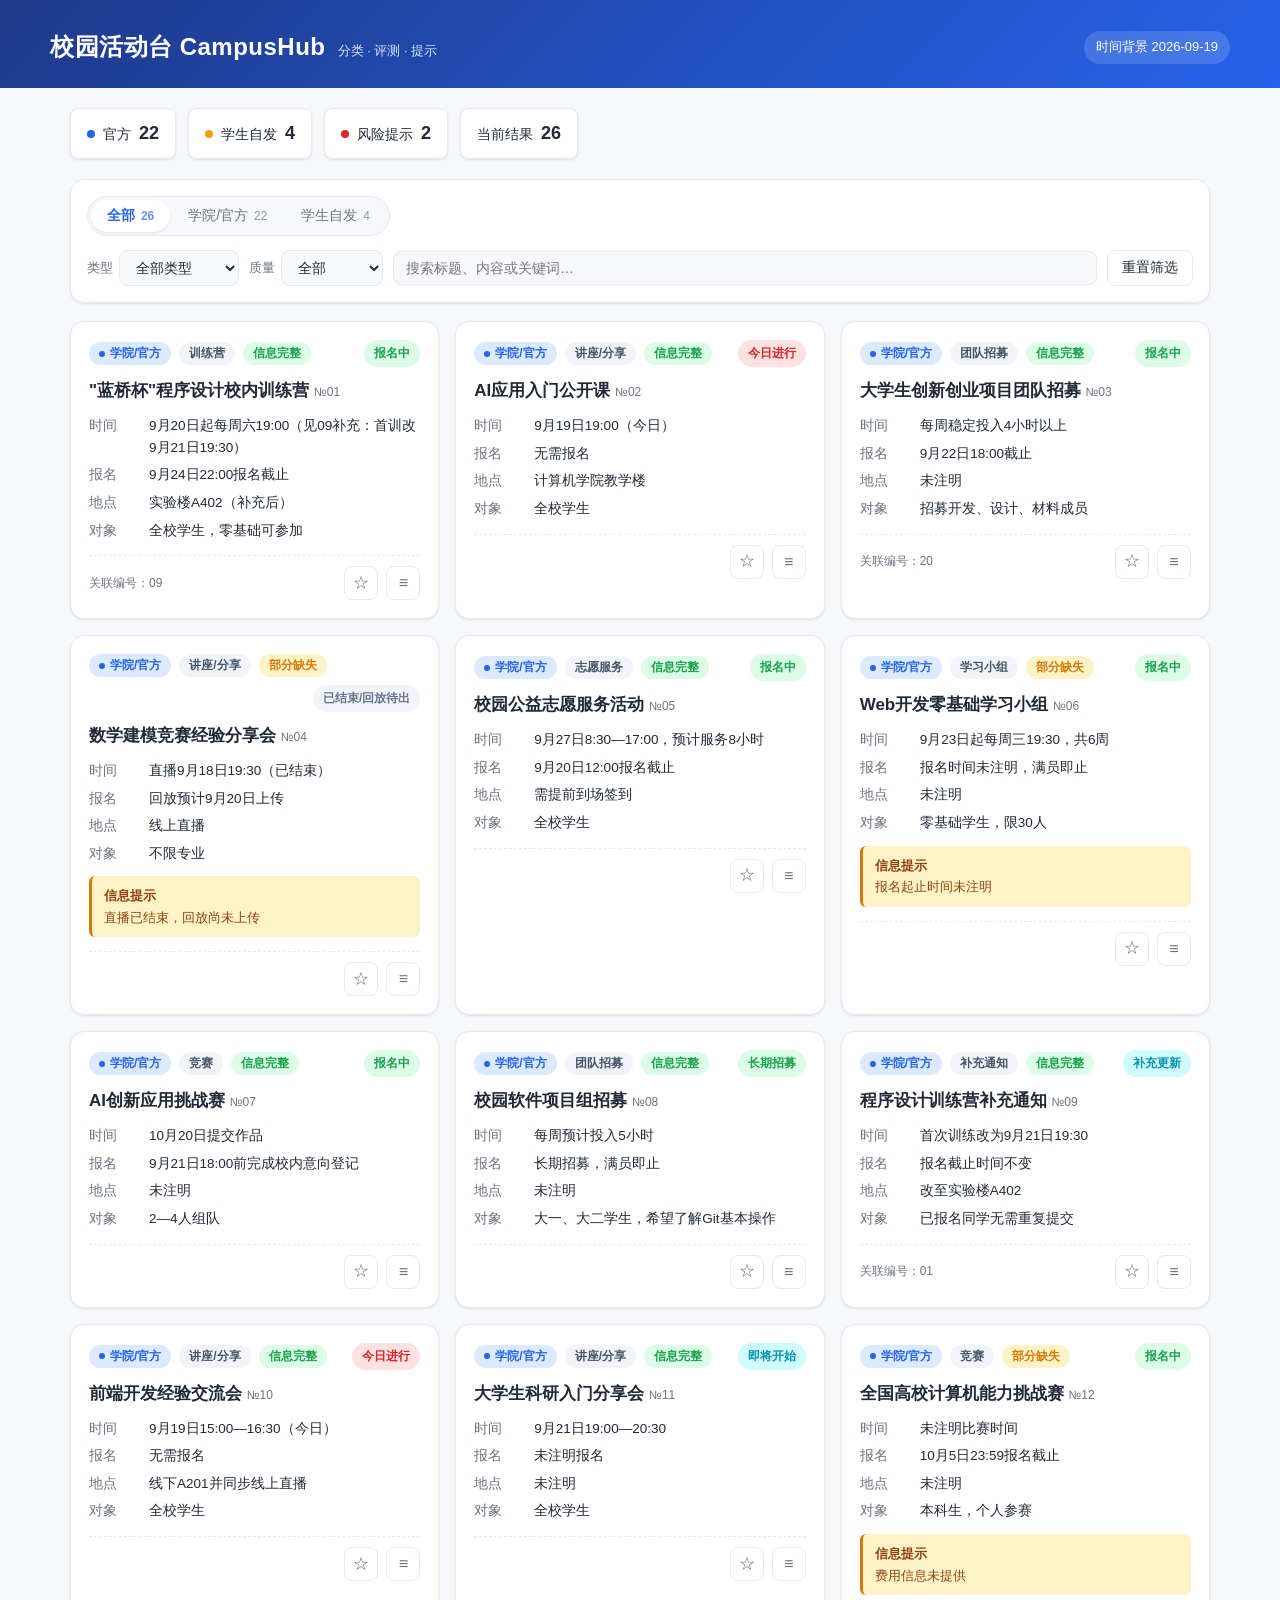
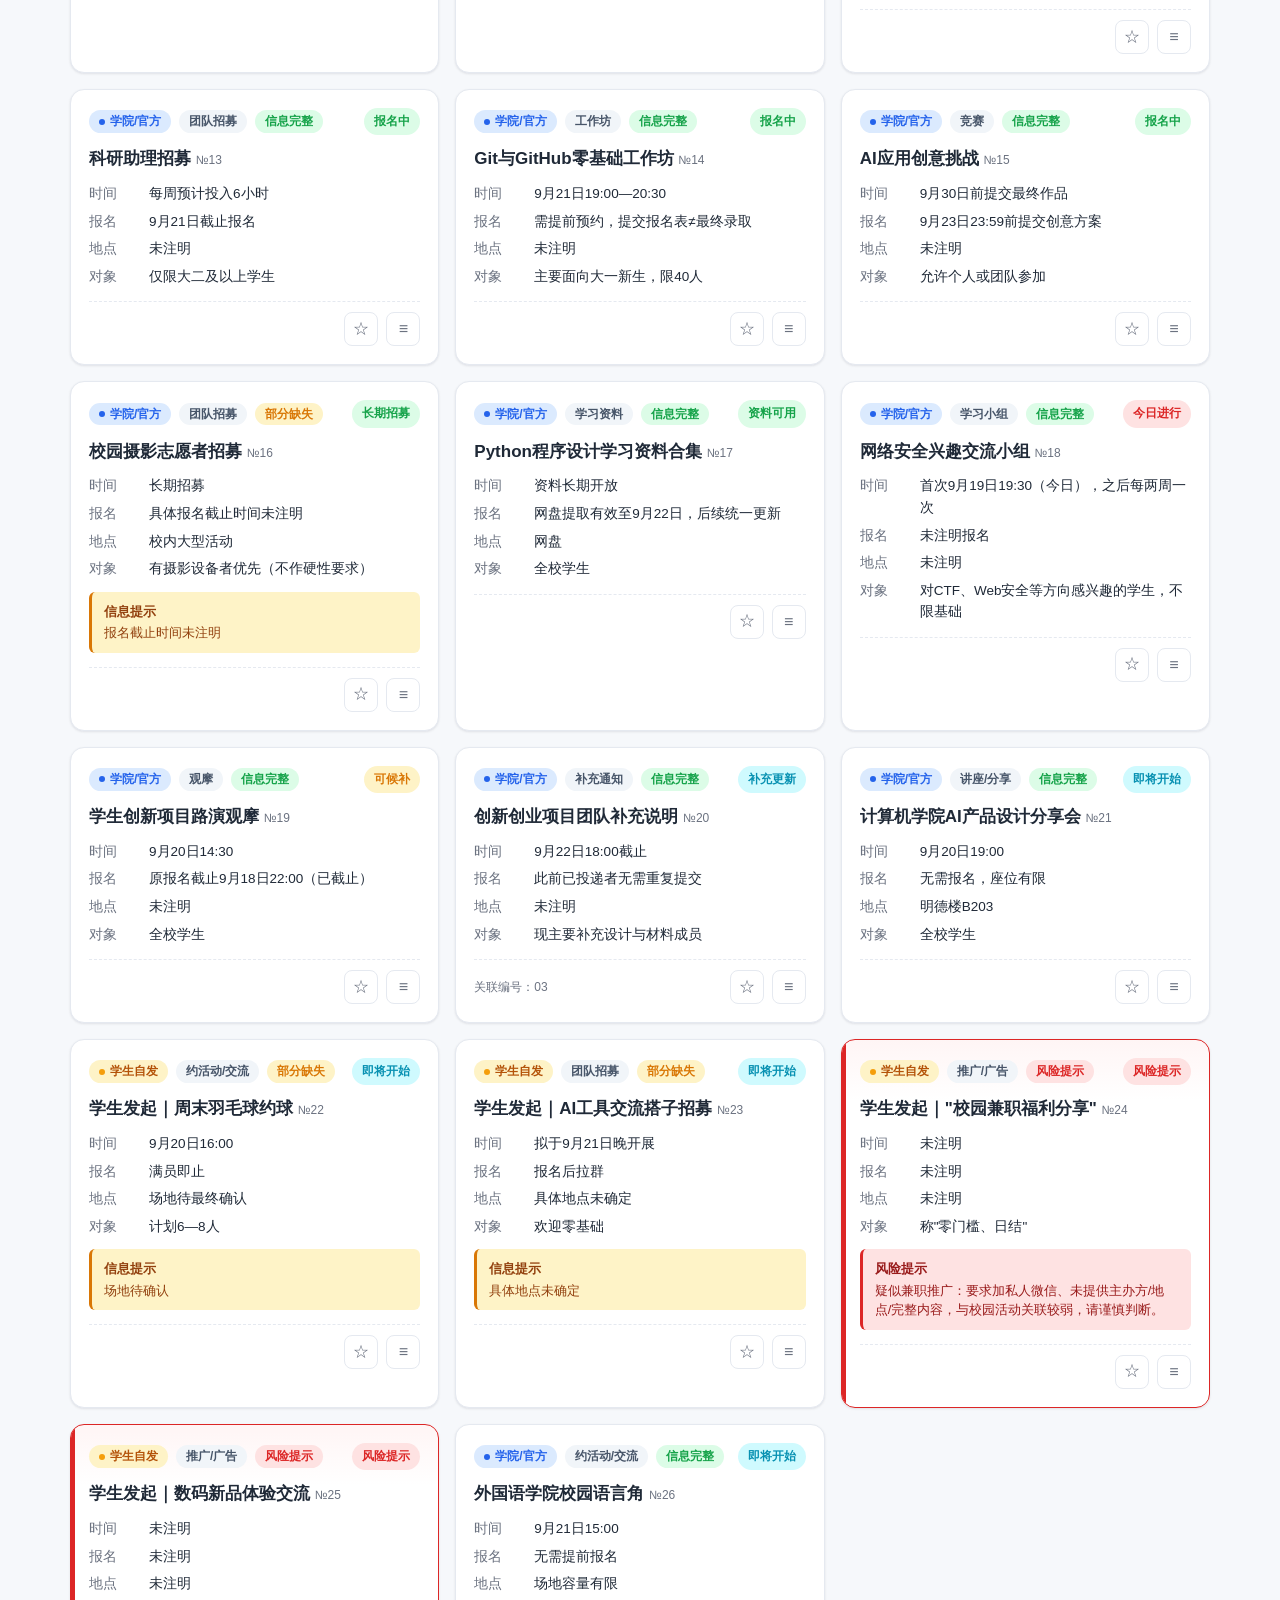
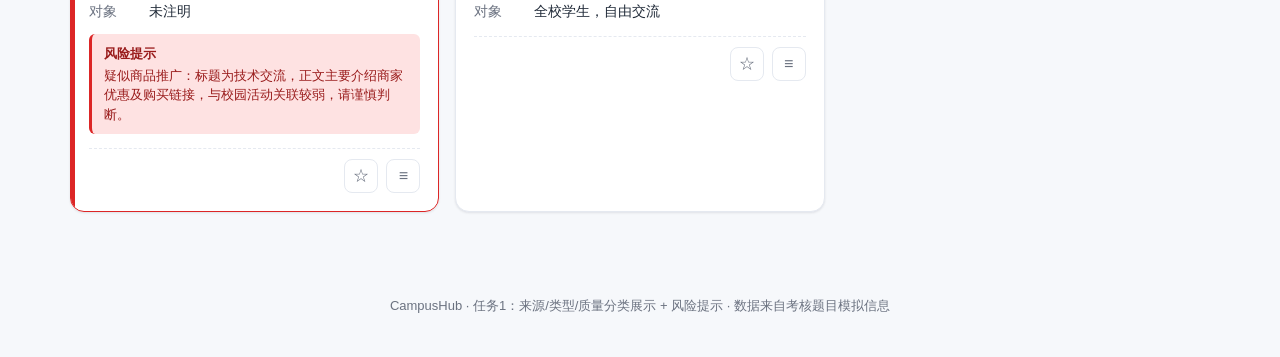
==== campus-hub/index.html @ 1695eb6b "第一个版本；信息初步分类与质量初步评估" ====
<!DOCTYPE html>
<html lang="zh-CN">
<head>
  <meta charset="UTF-8" />
  <meta name="viewport" content="width=device-width, initial-scale=1.0" />
  <title>校园活动台 CampusHub · 活动信息分类与质量提示</title>
  <meta name="description" content="面向大学生的校园活动与机会信息分类平台，区分官方与学生自发来源，识别信息质量并对广告类内容给出风险提示。" />
  <link rel="stylesheet" href="css/style.css" />
</head>
<body>
  <header class="app-header">
    <div class="wrap">
      <div class="brand">
        <h1>校园活动台 CampusHub</h1>
        <span class="tag">分类 · 评测 · 提示</span>
      </div>
      <div class="date-chip">时间背景 2026-09-19</div>
    </div>
  </header>

  <main class="container">
    <!-- 统计条 -->
    <section class="stats" id="stats"></section>

    <!-- 筛选工具栏 -->
    <section class="toolbar">
      <div class="toolbar-row">
        <div class="tab-group" id="sourceTabs">
          <button class="tab active" data-source="all">全部 <span class="count"></span></button>
          <button class="tab" data-source="official">学院/官方 <span class="count"></span></button>
          <button class="tab" data-source="student">学生自发 <span class="count"></span></button>
        </div>
      </div>
      <div class="toolbar-row">
        <div class="field">
          <label for="typeSelect">类型</label>
          <select class="select" id="typeSelect">
            <option value="all">全部类型</option>
            <option value="training">训练营</option>
            <option value="lecture">讲座/分享</option>
            <option value="recruitment">团队招募</option>
            <option value="volunteer">志愿服务</option>
            <option value="studyGroup">学习小组</option>
            <option value="competition">竞赛</option>
            <option value="workshop">工作坊</option>
            <option value="social">约活动/交流</option>
            <option value="material">学习资料</option>
            <option value="supplement">补充通知</option>
            <option value="observation">观摩</option>
            <option value="ad">推广/广告</option>
          </select>
        </div>
        <div class="field">
          <label for="qualitySelect">质量</label>
          <select class="select" id="qualitySelect">
            <option value="all">全部</option>
            <option value="complete">信息完整</option>
            <option value="partial">部分缺失</option>
            <option value="suspicious">风险提示</option>
          </select>
        </div>
        <input class="search" id="search" type="search" placeholder="搜索标题、内容或关键词…" />
        <div class="right-tools">
          <button class="btn" id="resetBtn">重置筛选</button>
        </div>
      </div>
    </section>

    <!-- 卡片网格 -->
    <section class="grid" id="grid"></section>
  </main>

  <!-- 详情弹层 -->
  <div class="modal-mask" id="modalMask">
    <div class="modal" role="dialog" aria-modal="true">
      <div id="modalBody"></div>
    </div>
  </div>

  <footer class="app-footer">
    CampusHub · 任务1：来源/类型/质量分类展示 + 风险提示 · 数据来自考核题目模拟信息
  </footer>

  <script src="js/data.js"></script>
  <script src="js/app.js"></script>
</body>
</html>
---- campus-hub/css/style.css ----
/* campus-hub 样式
   设计目标：信息层级清楚、来源/类型/质量一眼可辨、卡片式简洁明朗。
   配色：官方蓝、学生橙、风险红，配合中性灰底，避免花哨。
*/

:root {
  --bg: #f6f8fb;
  --surface: #ffffff;
  --border: #e5e9f0;
  --text: #1f2937;
  --text-soft: #6b7280;
  --primary: #2563eb;
  --primary-soft: #dbeafe;
  --student: #f59e0b;
  --student-soft: #fef3c7;
  --risk: #dc2626;
  --risk-soft: #fee2e2;
  --ok: #16a34a;
  --ok-soft: #dcfce7;
  --warn: #d97706;
  --warn-soft: #fef3c7;
  --info: #0891b2;
  --info-soft: #cffafe;
  --shadow: 0 1px 3px rgba(15, 23, 42, 0.06), 0 1px 2px rgba(15, 23, 42, 0.04);
  --shadow-lg: 0 10px 30px rgba(15, 23, 42, 0.08);
  --radius: 14px;
  --radius-sm: 8px;
}

* {
  box-sizing: border-box;
}

html, body {
  margin: 0;
  padding: 0;
}

body {
  font-family: -apple-system, BlinkMacSystemFont, "Segoe UI", "PingFang SC",
    "Microsoft YaHei", "Helvetica Neue", Arial, sans-serif;
  background: var(--bg);
  color: var(--text);
  line-height: 1.6;
  -webkit-font-smoothing: antialiased;
}

a {
  color: var(--primary);
  text-decoration: none;
}

/* 顶部栏 */
.app-header {
  background: linear-gradient(135deg, #1e3a8a 0%, #2563eb 100%);
  color: #fff;
  padding: 28px 20px 22px;
}

.app-header .wrap {
  max-width: 1180px;
  margin: 0 auto;
  display: flex;
  align-items: center;
  justify-content: space-between;
  gap: 16px;
  flex-wrap: wrap;
}

.brand {
  display: flex;
  align-items: baseline;
  gap: 12px;
}

.brand h1 {
  font-size: 24px;
  margin: 0;
  font-weight: 700;
  letter-spacing: 0.5px;
}

.brand .tag {
  font-size: 13px;
  opacity: 0.85;
}

.date-chip {
  background: rgba(255, 255, 255, 0.15);
  padding: 6px 12px;
  border-radius: 999px;
  font-size: 13px;
  white-space: nowrap;
}

/* 容器 */
.container {
  max-width: 1180px;
  margin: 0 auto;
  padding: 0 20px 60px;
}

/* 统计条 */
.stats {
  display: flex;
  gap: 12px;
  flex-wrap: wrap;
  margin: 20px 0;
}

.stat {
  background: var(--surface);
  border: 1px solid var(--border);
  border-radius: var(--radius-sm);
  padding: 10px 16px;
  display: flex;
  align-items: center;
  gap: 8px;
  font-size: 14px;
  box-shadow: var(--shadow);
}

.stat .num {
  font-weight: 700;
  font-size: 18px;
}

.stat .dot {
  width: 8px;
  height: 8px;
  border-radius: 50%;
}

/* 工具栏 */
.toolbar {
  background: var(--surface);
  border: 1px solid var(--border);
  border-radius: var(--radius);
  padding: 16px;
  margin-bottom: 18px;
  box-shadow: var(--shadow);
  display: flex;
  flex-direction: column;
  gap: 14px;
}

.toolbar-row {
  display: flex;
  gap: 10px;
  flex-wrap: wrap;
  align-items: center;
}

.tab-group {
  display: inline-flex;
  background: var(--bg);
  border: 1px solid var(--border);
  border-radius: 999px;
  padding: 3px;
  gap: 2px;
}

.tab {
  border: none;
  background: transparent;
  padding: 7px 16px;
  border-radius: 999px;
  font-size: 14px;
  color: var(--text-soft);
  cursor: pointer;
  transition: all 0.15s;
  white-space: nowrap;
}

.tab:hover {
  color: var(--text);
}

.tab.active {
  background: var(--surface);
  color: var(--primary);
  font-weight: 600;
  box-shadow: var(--shadow);
}

.tab .count {
  font-size: 12px;
  opacity: 0.7;
  margin-left: 2px;
}

.field {
  display: inline-flex;
  align-items: center;
  gap: 6px;
}

.field label {
  font-size: 13px;
  color: var(--text-soft);
  white-space: nowrap;
}

.select,
.search {
  background: var(--bg);
  border: 1px solid var(--border);
  border-radius: var(--radius-sm);
  padding: 8px 12px;
  font-size: 14px;
  color: var(--text);
  outline: none;
  transition: border-color 0.15s;
}

.select:focus,
.search:focus {
  border-color: var(--primary);
}

.search {
  flex: 1;
  min-width: 200px;
}

.right-tools {
  margin-left: auto;
  display: flex;
  gap: 8px;
}

.btn {
  border: 1px solid var(--border);
  background: var(--surface);
  color: var(--text);
  padding: 8px 14px;
  border-radius: var(--radius-sm);
  font-size: 14px;
  cursor: pointer;
  transition: all 0.15s;
}

.btn:hover {
  border-color: var(--primary);
  color: var(--primary);
}

.btn.primary {
  background: var(--primary);
  color: #fff;
  border-color: var(--primary);
}

.btn.primary:hover {
  background: #1d4ed8;
}

/* 卡片网格 */
.grid {
  display: grid;
  grid-template-columns: repeat(auto-fill, minmax(330px, 1fr));
  gap: 16px;
}

.card {
  background: var(--surface);
  border: 1px solid var(--border);
  border-radius: var(--radius);
  padding: 18px;
  box-shadow: var(--shadow);
  display: flex;
  flex-direction: column;
  gap: 12px;
  transition: box-shadow 0.2s, transform 0.2s;
  position: relative;
  overflow: hidden;
}

.card:hover {
  box-shadow: var(--shadow-lg);
  transform: translateY(-2px);
}

.card.is-risk {
  border-color: var(--risk);
  background: linear-gradient(180deg, #fff5f5 0%, #ffffff 60px);
}

.card.is-risk::before {
  content: "";
  position: absolute;
  left: 0;
  top: 0;
  bottom: 0;
  width: 4px;
  background: var(--risk);
}

.card-head {
  display: flex;
  align-items: center;
  gap: 8px;
  flex-wrap: wrap;
}

.badge {
  display: inline-flex;
  align-items: center;
  gap: 5px;
  padding: 3px 10px;
  border-radius: 999px;
  font-size: 12px;
  font-weight: 600;
  line-height: 1.4;
}

.badge .dot {
  width: 6px;
  height: 6px;
  border-radius: 50%;
}

.badge.official {
  background: var(--primary-soft);
  color: var(--primary);
}
.badge.official .dot {
  background: var(--primary);
}

.badge.student {
  background: var(--student-soft);
  color: #b45309;
}
.badge.student .dot {
  background: var(--student);
}

.badge.type {
  background: #f1f5f9;
  color: #475569;
}

.badge.quality-ok {
  background: var(--ok-soft);
  color: var(--ok);
}
.badge.quality-warn {
  background: var(--warn-soft);
  color: var(--warn);
}
.badge.quality-risk {
  background: var(--risk-soft);
  color: var(--risk);
}

.status {
  margin-left: auto;
  font-size: 12px;
  font-weight: 600;
  padding: 4px 10px;
  border-radius: 999px;
}

.status.hot {
  background: #fee2e2;
  color: #dc2626;
}
.status.live {
  background: var(--info-soft);
  color: var(--info);
}
.status.open {
  background: var(--ok-soft);
  color: var(--ok);
}
.status.warn {
  background: var(--warn-soft);
  color: var(--warn);
}
.status.muted {
  background: #f1f5f9;
  color: #64748b;
}
.status.info {
  background: var(--info-soft);
  color: var(--info);
}
.status.risk {
  background: var(--risk-soft);
  color: var(--risk);
}

.card-title {
  font-size: 17px;
  font-weight: 700;
  margin: 0;
  color: var(--text);
  line-height: 1.4;
}

.card-id {
  font-size: 12px;
  color: var(--text-soft);
  font-weight: 400;
}

.info-list {
  display: flex;
  flex-direction: column;
  gap: 6px;
  font-size: 13.5px;
}

.info-row {
  display: flex;
  gap: 8px;
  align-items: flex-start;
}

.info-row .k {
  color: var(--text-soft);
  white-space: nowrap;
  min-width: 52px;
}

.info-row .v {
  color: var(--text);
  flex: 1;
}

.warning-box {
  background: var(--risk-soft);
  border-left: 3px solid var(--risk);
  padding: 10px 12px;
  border-radius: 6px;
  font-size: 13px;
  color: #991b1b;
  line-height: 1.5;
}

.warning-box strong {
  display: block;
  margin-bottom: 2px;
}

.card-foot {
  display: flex;
  justify-content: space-between;
  align-items: center;
  margin-top: 2px;
  padding-top: 10px;
  border-top: 1px dashed var(--border);
}

.link-hint {
  font-size: 12px;
  color: var(--text-soft);
}

.card-actions {
  display: flex;
  gap: 8px;
}

.icon-btn {
  border: 1px solid var(--border);
  background: var(--surface);
  width: 34px;
  height: 34px;
  border-radius: 8px;
  cursor: pointer;
  display: inline-flex;
  align-items: center;
  justify-content: center;
  font-size: 16px;
  color: var(--text-soft);
  transition: all 0.15s;
}

.icon-btn:hover {
  border-color: var(--primary);
  color: var(--primary);
}

.icon-btn.faved {
  background: #fef3c7;
  border-color: var(--warn);
  color: var(--warn);
}

/* 空状态 */
.empty {
  grid-column: 1 / -1;
  text-align: center;
  padding: 60px 20px;
  color: var(--text-soft);
}

.empty .big {
  font-size: 40px;
  margin-bottom: 8px;
}

/* 详情弹层 */
.modal-mask {
  position: fixed;
  inset: 0;
  background: rgba(15, 23, 42, 0.55);
  display: none;
  align-items: center;
  justify-content: center;
  z-index: 100;
  padding: 20px;
}

.modal-mask.open {
  display: flex;
}

.modal {
  background: var(--surface);
  border-radius: var(--radius);
  max-width: 560px;
  width: 100%;
  max-height: 85vh;
  overflow-y: auto;
  padding: 24px;
  box-shadow: var(--shadow-lg);
}

.modal h2 {
  margin: 0 0 4px;
  font-size: 20px;
}

.modal .modal-id {
  color: var(--text-soft);
  font-size: 13px;
  margin-bottom: 14px;
}

.modal .modal-badges {
  display: flex;
  gap: 6px;
  flex-wrap: wrap;
  margin-bottom: 16px;
}

.modal .modal-body {
  font-size: 14px;
}

.modal .raw {
  margin-top: 14px;
  padding: 12px;
  background: var(--bg);
  border-radius: 8px;
  font-size: 13px;
  color: var(--text-soft);
  border: 1px solid var(--border);
}

.modal .raw .label {
  display: block;
  font-weight: 600;
  color: var(--text);
  margin-bottom: 4px;
}

.modal-close {
  margin-top: 18px;
  width: 100%;
}

/* 页脚 */
.app-footer {
  text-align: center;
  color: var(--text-soft);
  font-size: 13px;
  padding: 24px 20px 40px;
}

/* 响应式 */
@media (max-width: 640px) {
  .app-header {
    padding: 20px 16px;
  }
  .container {
    padding: 0 14px 40px;
  }
  .grid {
    grid-template-columns: 1fr;
  }
  .right-tools {
    margin-left: 0;
  }
}
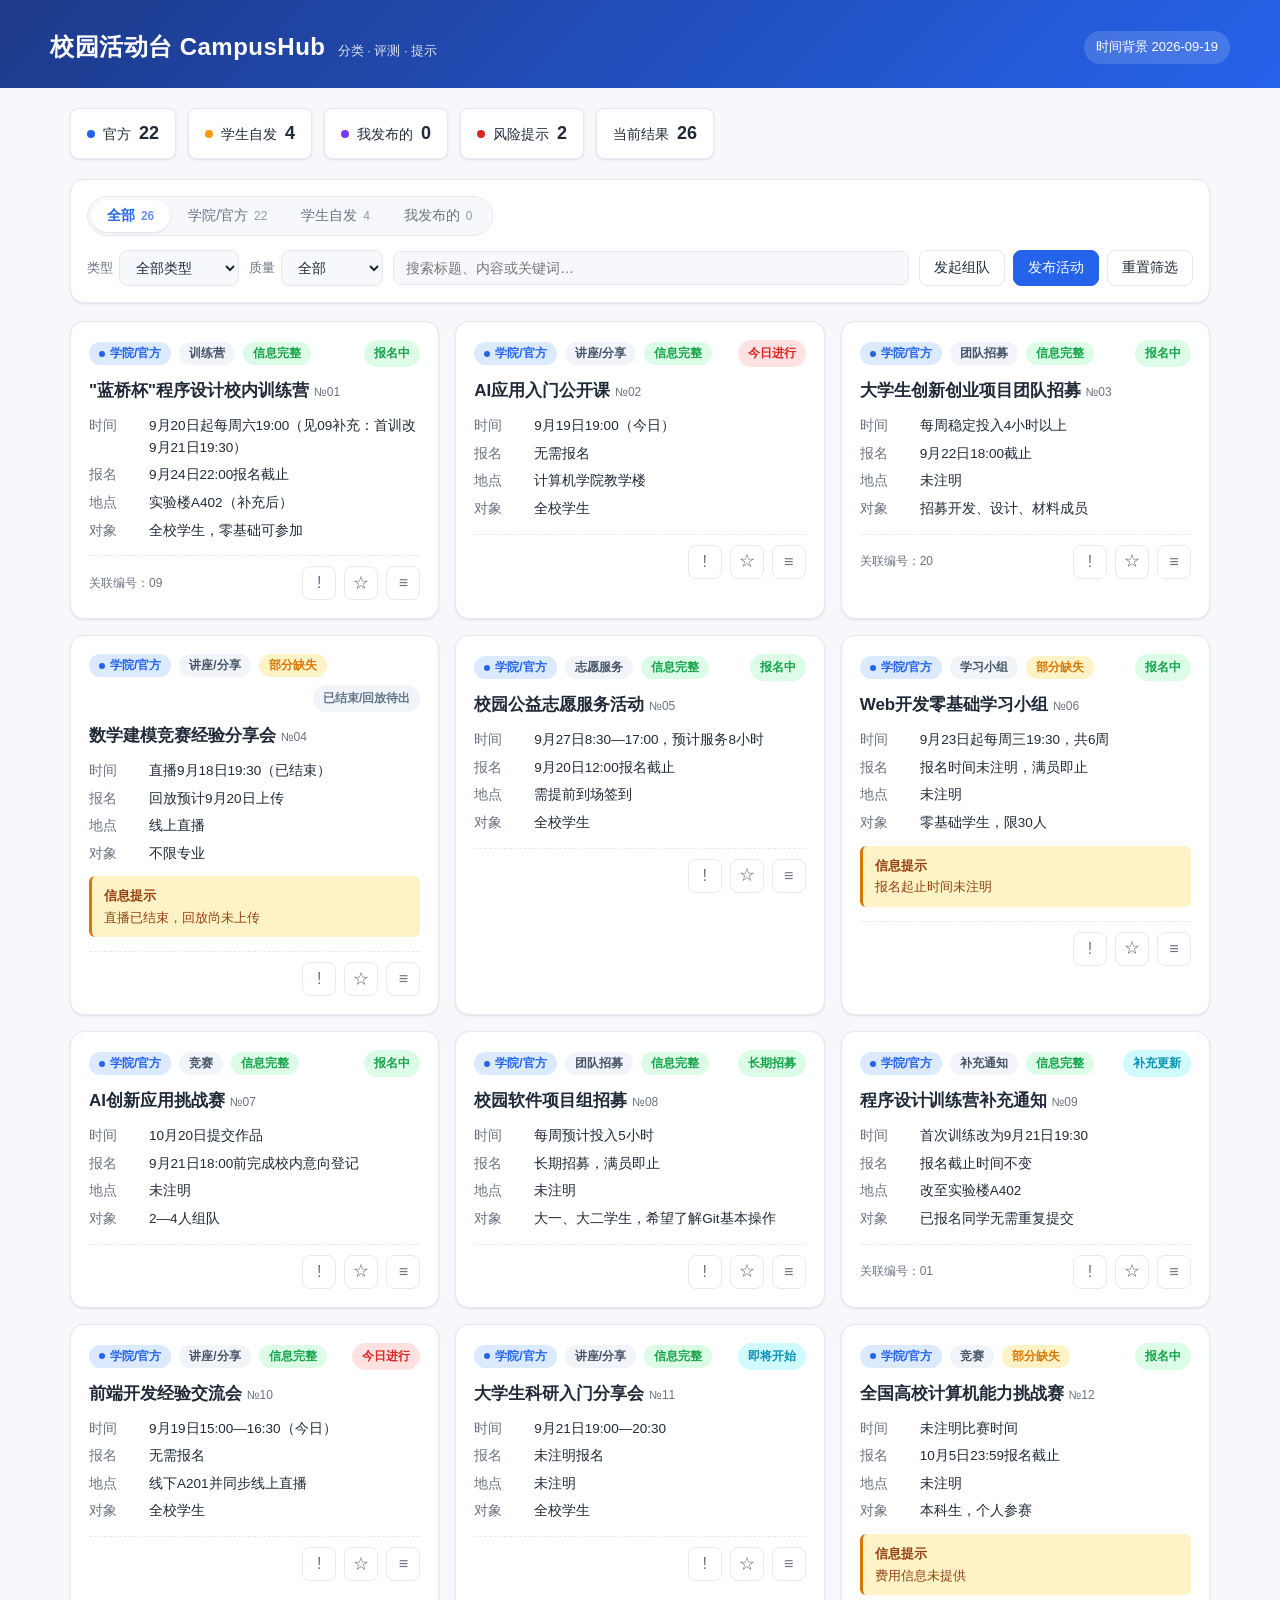
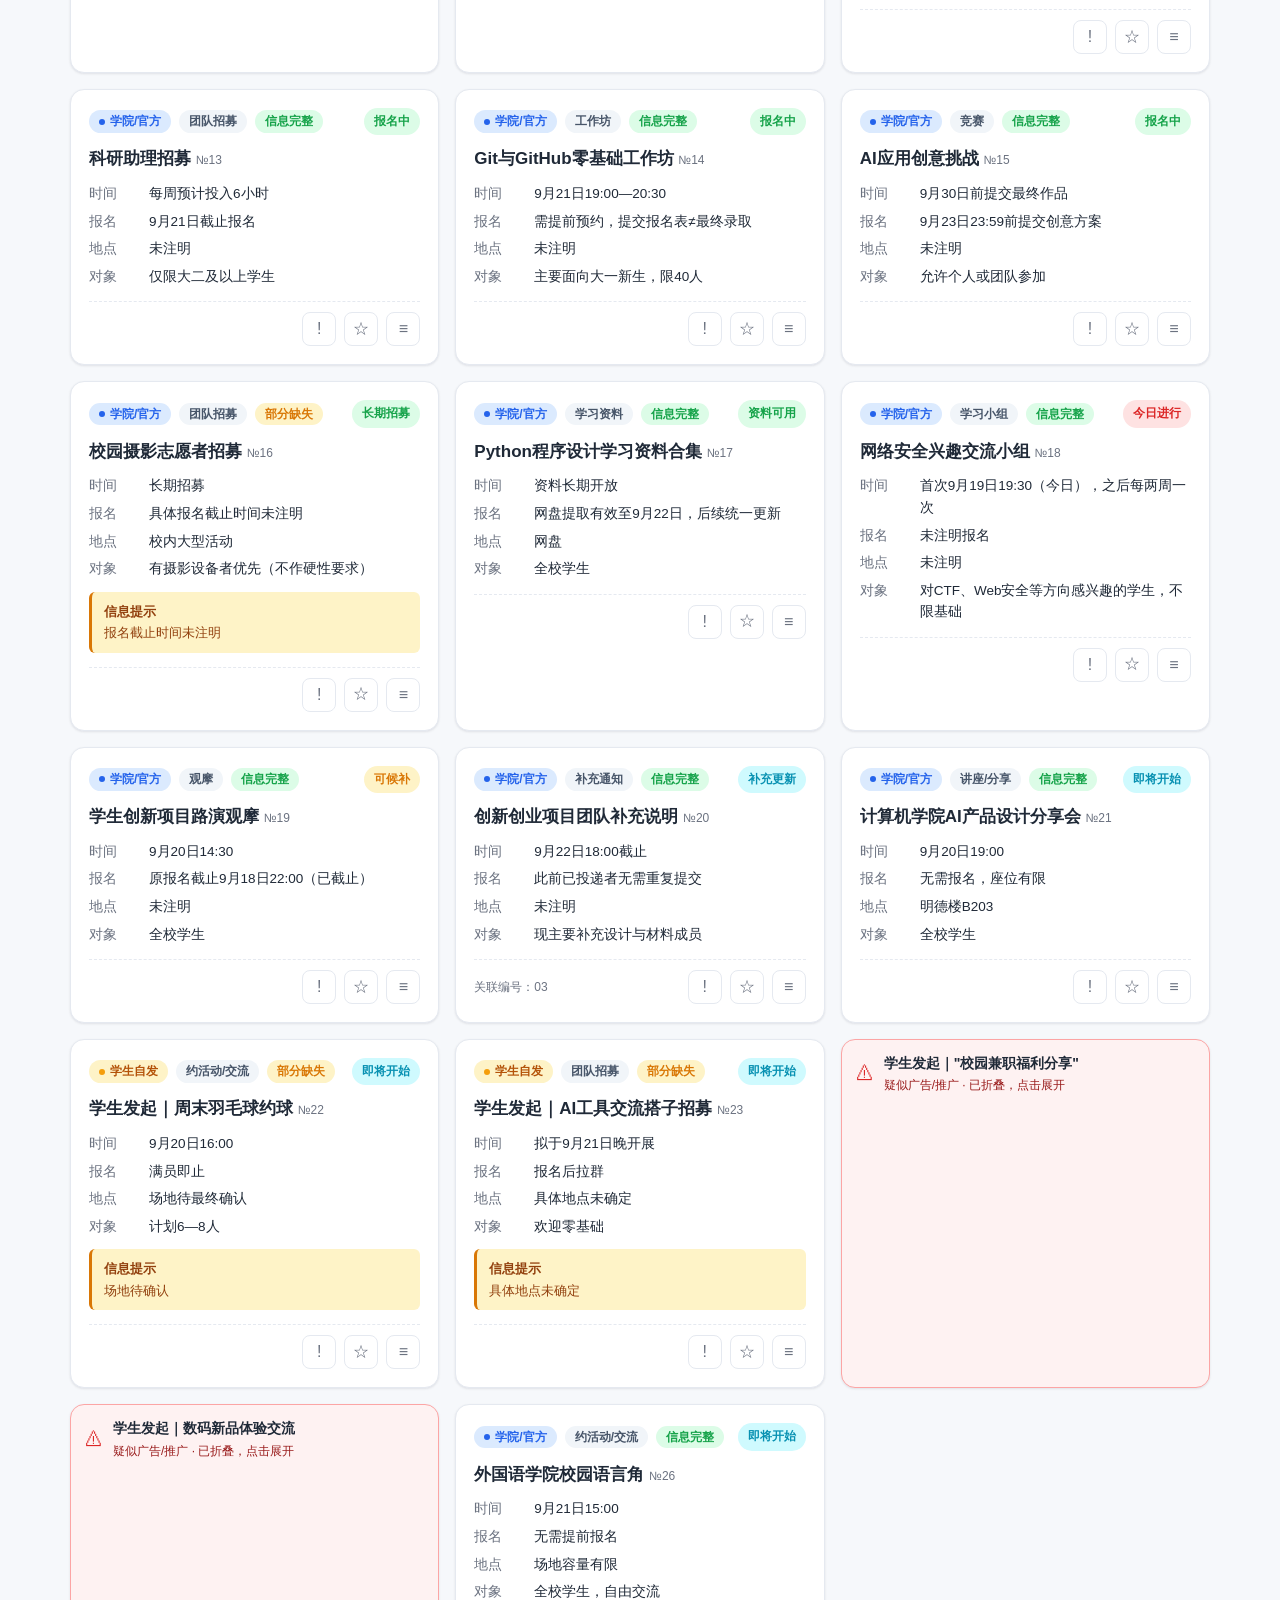
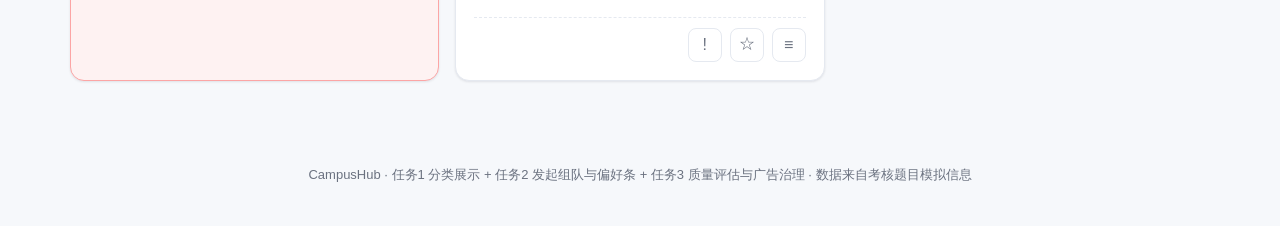
==== commit 4eeab74e: "第二版：活动组队，偏好条设置" ====
--- a/campus-hub/index.html
+++ b/campus-hub/index.html
@@ -29,6 +29,7 @@
           <button class="tab active" data-source="all">全部 <span class="count"></span></button>
           <button class="tab" data-source="official">学院/官方 <span class="count"></span></button>
           <button class="tab" data-source="student">学生自发 <span class="count"></span></button>
+          <button class="tab" data-source="mine">我发布的 <span class="count"></span></button>
         </div>
       </div>
       <div class="toolbar-row">
@@ -47,6 +48,7 @@
             <option value="material">学习资料</option>
             <option value="supplement">补充通知</option>
             <option value="observation">观摩</option>
+            <option value="teaming">组队</option>
             <option value="ad">推广/广告</option>
           </select>
         </div>
@@ -61,6 +63,8 @@
         </div>
         <input class="search" id="search" type="search" placeholder="搜索标题、内容或关键词…" />
         <div class="right-tools">
+          <button class="btn" id="teamBtn">发起组队</button>
+          <button class="btn primary" id="publishBtn">发布活动</button>
           <button class="btn" id="resetBtn">重置筛选</button>
         </div>
       </div>
@@ -77,11 +81,27 @@
     </div>
   </div>
 
+  <!-- 发布弹层（任务2） -->
+  <div class="modal-mask" id="publishMask">
+    <div class="modal modal-wide" role="dialog" aria-modal="true">
+      <div id="publishBody"></div>
+    </div>
+  </div>
+
+  <!-- 组队匹配弹层（任务2） -->
+  <div class="modal-mask" id="matchMask">
+    <div class="modal modal-wide" role="dialog" aria-modal="true">
+      <div id="matchBody"></div>
+    </div>
+  </div>
+
   <footer class="app-footer">
-    CampusHub · 任务1：来源/类型/质量分类展示 + 风险提示 · 数据来自考核题目模拟信息
+    CampusHub · 任务1 分类展示 + 任务2 发起组队与偏好条 + 任务3 质量评估与广告治理 · 数据来自考核题目模拟信息
   </footer>
 
   <script src="js/data.js"></script>
+  <script src="js/assess.js"></script>
   <script src="js/app.js"></script>
+  <script src="js/publish.js"></script>
 </body>
 </html>
--- a/campus-hub/css/style.css
+++ b/campus-hub/css/style.css
@@ -596,3 +596,529 @@
     margin-left: 0;
   }
 }
+
+/* ===== 我发布的（任务2） ===== */
+.badge.mine {
+  background: #ede9fe;
+  color: #6d28d9;
+}
+.badge.mine .dot {
+  background: #7c3aed;
+}
+.card.is-mine {
+  border-color: #c4b5fd;
+}
+
+/* ===== 宽弹层（表单/匹配） ===== */
+.modal-wide {
+  max-width: 720px;
+}
+
+/* ===== 表单（任务2 发布） ===== */
+.form-hint {
+  font-size: 13px;
+  color: var(--text-soft);
+  margin: 6px 0 14px;
+  line-height: 1.5;
+}
+.form-grid {
+  display: grid;
+  grid-template-columns: 1fr 1fr;
+  gap: 12px;
+}
+.frow {
+  display: flex;
+  flex-direction: column;
+  gap: 5px;
+}
+.frow.full {
+  grid-column: 1 / -1;
+}
+.flabel {
+  font-size: 13px;
+  color: var(--text-soft);
+}
+.finput {
+  background: var(--bg);
+  border: 1px solid var(--border);
+  border-radius: var(--radius-sm);
+  padding: 9px 12px;
+  font-size: 14px;
+  color: var(--text);
+  outline: none;
+  transition: border-color 0.15s;
+  font-family: inherit;
+}
+.finput:focus {
+  border-color: var(--primary);
+}
+.tarea {
+  resize: vertical;
+  min-height: 64px;
+}
+.form-section {
+  margin-top: 18px;
+  padding-top: 16px;
+  border-top: 1px solid var(--border);
+}
+.fs-title {
+  font-weight: 700;
+  font-size: 15px;
+  margin-bottom: 4px;
+}
+.fs-title small {
+  font-weight: 400;
+  color: var(--text-soft);
+  font-size: 12px;
+}
+.fs-sub {
+  font-size: 13px;
+  color: var(--text-soft);
+  margin: 10px 0 6px;
+}
+.chip-row {
+  display: flex;
+  flex-wrap: wrap;
+  gap: 7px;
+}
+.chip {
+  border: 1px solid var(--border);
+  background: var(--bg);
+  color: var(--text-soft);
+  padding: 6px 12px;
+  border-radius: 999px;
+  font-size: 13px;
+  cursor: pointer;
+  transition: all 0.15s;
+}
+.chip:hover {
+  border-color: var(--primary);
+  color: var(--primary);
+}
+.chip.on {
+  background: var(--primary);
+  border-color: var(--primary);
+  color: #fff;
+}
+.form-actions {
+  display: flex;
+  justify-content: flex-end;
+  gap: 10px;
+  margin-top: 20px;
+}
+.form-msg {
+  margin-top: 10px;
+  font-size: 13px;
+  min-height: 18px;
+}
+.form-msg.ok {
+  color: var(--ok);
+}
+.form-msg.err {
+  color: var(--risk);
+}
+.btn.small {
+  padding: 6px 12px;
+  font-size: 13px;
+}
+
+/* ===== 质量评估卡（任务3） ===== */
+.assess-card {
+  margin-top: 16px;
+  padding: 16px;
+  border-radius: var(--radius-sm);
+  border: 1px solid var(--border);
+  background: var(--bg);
+}
+.assess-card.good {
+  border-color: #86efac;
+  background: #f0fdf4;
+}
+.assess-card.warn {
+  border-color: #fcd34d;
+  background: #fffbeb;
+}
+.assess-card.risk {
+  border-color: #fca5a5;
+  background: #fef2f2;
+}
+.assess-top {
+  display: flex;
+  justify-content: space-between;
+  align-items: center;
+  gap: 12px;
+  margin-bottom: 12px;
+}
+.assess-title {
+  font-weight: 700;
+  font-size: 15px;
+  margin-bottom: 2px;
+}
+.assess-summary {
+  font-size: 13px;
+  color: var(--text-soft);
+  line-height: 1.5;
+}
+.assess-overall {
+  text-align: center;
+  flex-shrink: 0;
+}
+.assess-score {
+  font-size: 28px;
+  font-weight: 800;
+  line-height: 1;
+  color: var(--primary);
+}
+.assess-card.good .assess-score {
+  color: var(--ok);
+}
+.assess-card.warn .assess-score {
+  color: var(--warn);
+}
+.assess-card.risk .assess-score {
+  color: var(--risk);
+}
+.assess-max {
+  font-size: 12px;
+  color: var(--text-soft);
+}
+.dim-list {
+  display: flex;
+  flex-direction: column;
+  gap: 10px;
+}
+.dim-row {
+  background: var(--surface);
+  border: 1px solid var(--border);
+  border-radius: 8px;
+  padding: 9px 12px;
+}
+.dim-head {
+  display: flex;
+  justify-content: space-between;
+  align-items: center;
+  margin-bottom: 3px;
+}
+.dim-label {
+  font-weight: 600;
+  font-size: 13.5px;
+}
+.dim-score {
+  font-size: 13px;
+  font-weight: 700;
+}
+.dim-score.good {
+  color: var(--ok);
+}
+.dim-score.warn {
+  color: var(--warn);
+}
+.dim-score.risk {
+  color: var(--risk);
+}
+.dim-stars {
+  font-size: 12px;
+  letter-spacing: 1px;
+}
+.dim-note {
+  font-size: 12.5px;
+  color: var(--text-soft);
+  line-height: 1.5;
+}
+.dim-bar {
+  margin-top: 6px;
+  height: 5px;
+  background: var(--border);
+  border-radius: 999px;
+  overflow: hidden;
+}
+.dim-bar-fill {
+  display: block;
+  height: 100%;
+  border-radius: 999px;
+  transition: width 0.3s;
+}
+.dim-bar-fill.good {
+  background: var(--ok);
+}
+.dim-bar-fill.warn {
+  background: var(--warn);
+}
+.dim-bar-fill.risk {
+  background: var(--risk);
+}
+.assess-riskbox {
+  margin-top: 12px;
+  padding: 11px 13px;
+  background: var(--risk-soft);
+  border-left: 3px solid var(--risk);
+  border-radius: 6px;
+  font-size: 13px;
+  color: #991b1b;
+}
+.assess-riskbox strong {
+  display: block;
+  margin-bottom: 4px;
+}
+.assess-riskbox ul {
+  margin: 0;
+  padding-left: 18px;
+}
+.assess-riskbox li {
+  margin-bottom: 3px;
+  line-height: 1.5;
+}
+
+/* ===== 组队匹配结果（任务2） ===== */
+.match-results {
+  margin-top: 18px;
+}
+.match-count {
+  font-size: 13px;
+  color: var(--text-soft);
+  margin-bottom: 10px;
+}
+.match-item {
+  display: flex;
+  gap: 12px;
+  align-items: center;
+  padding: 12px;
+  border: 1px solid var(--border);
+  border-radius: var(--radius-sm);
+  margin-bottom: 10px;
+  background: var(--surface);
+}
+.match-item:hover {
+  border-color: var(--primary);
+}
+.match-rank {
+  font-weight: 800;
+  color: var(--primary);
+  font-size: 18px;
+  flex-shrink: 0;
+}
+.match-main {
+  flex: 1;
+  min-width: 0;
+}
+.match-title {
+  font-weight: 700;
+  font-size: 14.5px;
+}
+.match-id {
+  font-size: 12px;
+  color: var(--text-soft);
+  font-weight: 400;
+}
+.match-meta {
+  display: flex;
+  gap: 6px;
+  align-items: center;
+  flex-wrap: wrap;
+  margin: 5px 0;
+}
+.match-pct {
+  font-size: 12px;
+  font-weight: 700;
+  color: var(--ok);
+  background: var(--ok-soft);
+  padding: 2px 8px;
+  border-radius: 999px;
+}
+.match-reasons {
+  display: flex;
+  gap: 5px;
+  flex-wrap: wrap;
+  margin: 4px 0;
+}
+.reason-tag {
+  font-size: 11.5px;
+  background: var(--primary-soft);
+  color: var(--primary);
+  padding: 2px 8px;
+  border-radius: 999px;
+}
+.match-time {
+  font-size: 12px;
+  color: var(--text-soft);
+}
+.match-empty {
+  text-align: center;
+  padding: 30px 16px;
+  color: var(--text-soft);
+  font-size: 13px;
+}
+
+/* ===== 广告治理：风险折叠卡（任务3） ===== */
+.card.risk-collapse {
+  padding: 0;
+  border-color: #fca5a5;
+  background: #fef2f2;
+}
+.collapse-banner {
+  display: flex;
+  align-items: center;
+  gap: 10px;
+  width: 100%;
+  border: none;
+  background: transparent;
+  padding: 12px 14px;
+  cursor: pointer;
+  text-align: left;
+  font: inherit;
+  color: var(--text);
+}
+.collapse-banner:hover {
+  background: #fee2e2;
+}
+.cb-icon {
+  font-size: 18px;
+  color: var(--risk);
+  flex-shrink: 0;
+}
+.cb-text {
+  display: flex;
+  flex-direction: column;
+  gap: 2px;
+  min-width: 0;
+}
+.cb-text strong {
+  font-size: 14px;
+  white-space: nowrap;
+  overflow: hidden;
+  text-overflow: ellipsis;
+}
+.cb-sub {
+  font-size: 12px;
+  color: #991b1b;
+}
+
+/* ===== 组队事务：偏好条（任务2） ===== */
+.card.is-teaming {
+  border-color: #c4b5fd;
+}
+.prefs {
+  margin: 8px 0;
+  padding: 10px 12px;
+  background: #f5f3ff;
+  border-radius: 8px;
+  border: 1px solid #ddd6fe;
+}
+.prefs-bars {
+  display: flex;
+  flex-direction: column;
+  gap: 8px;
+  margin-bottom: 8px;
+}
+.pref-bar {
+  display: grid;
+  grid-template-columns: 70px 50px 1fr;
+  align-items: center;
+  gap: 8px;
+}
+.pref-bar .pk {
+  font-size: 12px;
+  color: var(--text-soft);
+}
+.pref-bar .pv {
+  font-size: 12.5px;
+  font-weight: 700;
+  color: #6d28d9;
+  text-align: right;
+}
+.pbar {
+  height: 6px;
+  background: #ede9fe;
+  border-radius: 999px;
+  overflow: hidden;
+}
+.pbar > span {
+  display: block;
+  height: 100%;
+  background: #7c3aed;
+  border-radius: 999px;
+}
+.pref-row {
+  display: flex;
+  align-items: center;
+  gap: 6px;
+  flex-wrap: wrap;
+  margin-top: 6px;
+}
+.pref-row .pk {
+  font-size: 12px;
+  color: var(--text-soft);
+  min-width: 56px;
+}
+.pref-tag {
+  font-size: 11.5px;
+  background: #fff;
+  border: 1px solid #ddd6fe;
+  color: #6d28d9;
+  padding: 2px 8px;
+  border-radius: 999px;
+}
+.btn.small.applied {
+  background: var(--border);
+  color: var(--text-soft);
+  cursor: default;
+}
+
+/* ===== 滑块偏好条（发起组队表单） ===== */
+.range-row {
+  display: grid;
+  grid-template-columns: 1fr 1fr;
+  gap: 16px;
+  margin: 10px 0 4px;
+}
+.range-item {
+  background: var(--surface);
+  border: 1px solid var(--border);
+  border-radius: 8px;
+  padding: 10px 12px;
+}
+.range-head {
+  display: flex;
+  align-items: baseline;
+  gap: 6px;
+  margin-bottom: 8px;
+  font-size: 13px;
+  color: var(--text-soft);
+}
+.range-val {
+  font-size: 20px;
+  font-weight: 800;
+  color: var(--primary);
+}
+.range-unit {
+  font-size: 12px;
+  color: var(--text-soft);
+}
+.slider {
+  width: 100%;
+  -webkit-appearance: none;
+  appearance: none;
+  height: 6px;
+  background: var(--border);
+  border-radius: 999px;
+  outline: none;
+}
+.slider::-webkit-slider-thumb {
+  -webkit-appearance: none;
+  appearance: none;
+  width: 18px;
+  height: 18px;
+  border-radius: 50%;
+  background: var(--primary);
+  cursor: pointer;
+  border: 2px solid #fff;
+  box-shadow: 0 1px 3px rgba(0, 0, 0, 0.2);
+}
+.slider::-moz-range-thumb {
+  width: 18px;
+  height: 18px;
+  border-radius: 50%;
+  background: var(--primary);
+  cursor: pointer;
+  border: 2px solid #fff;
+}
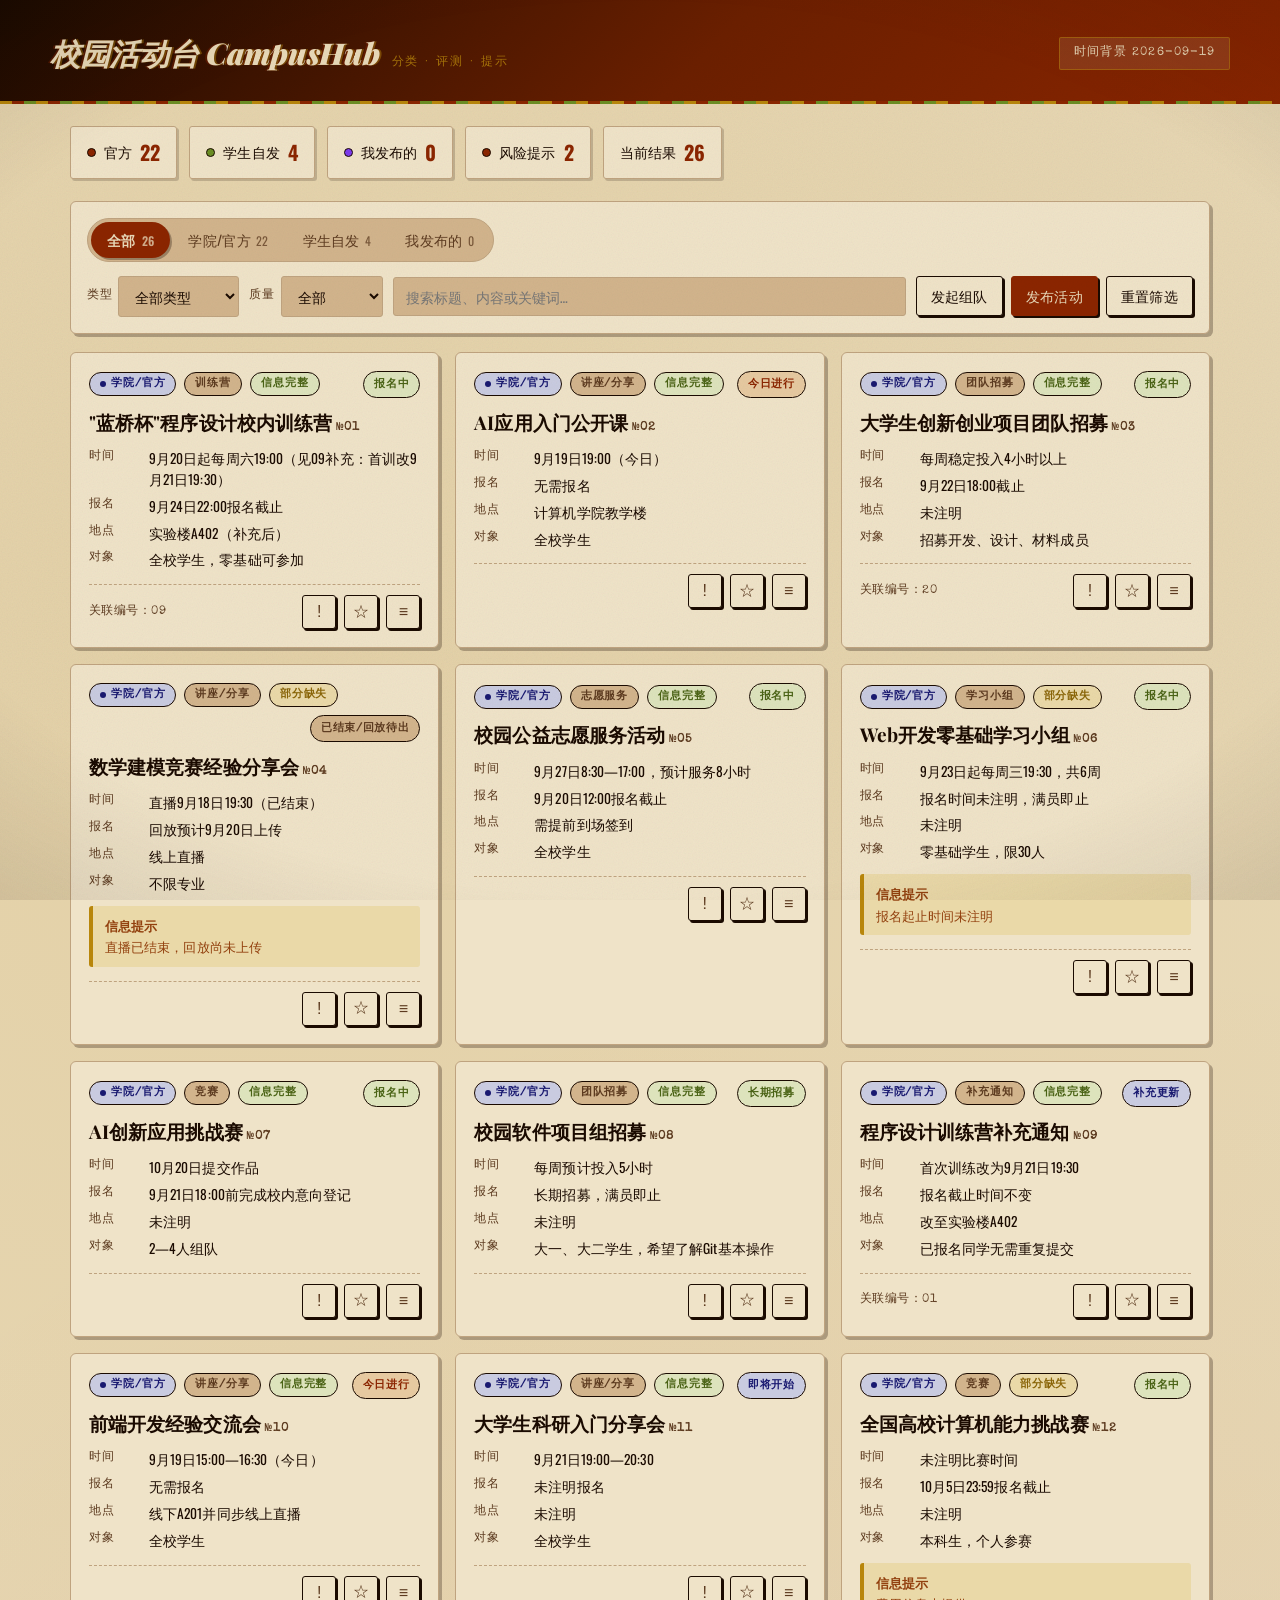
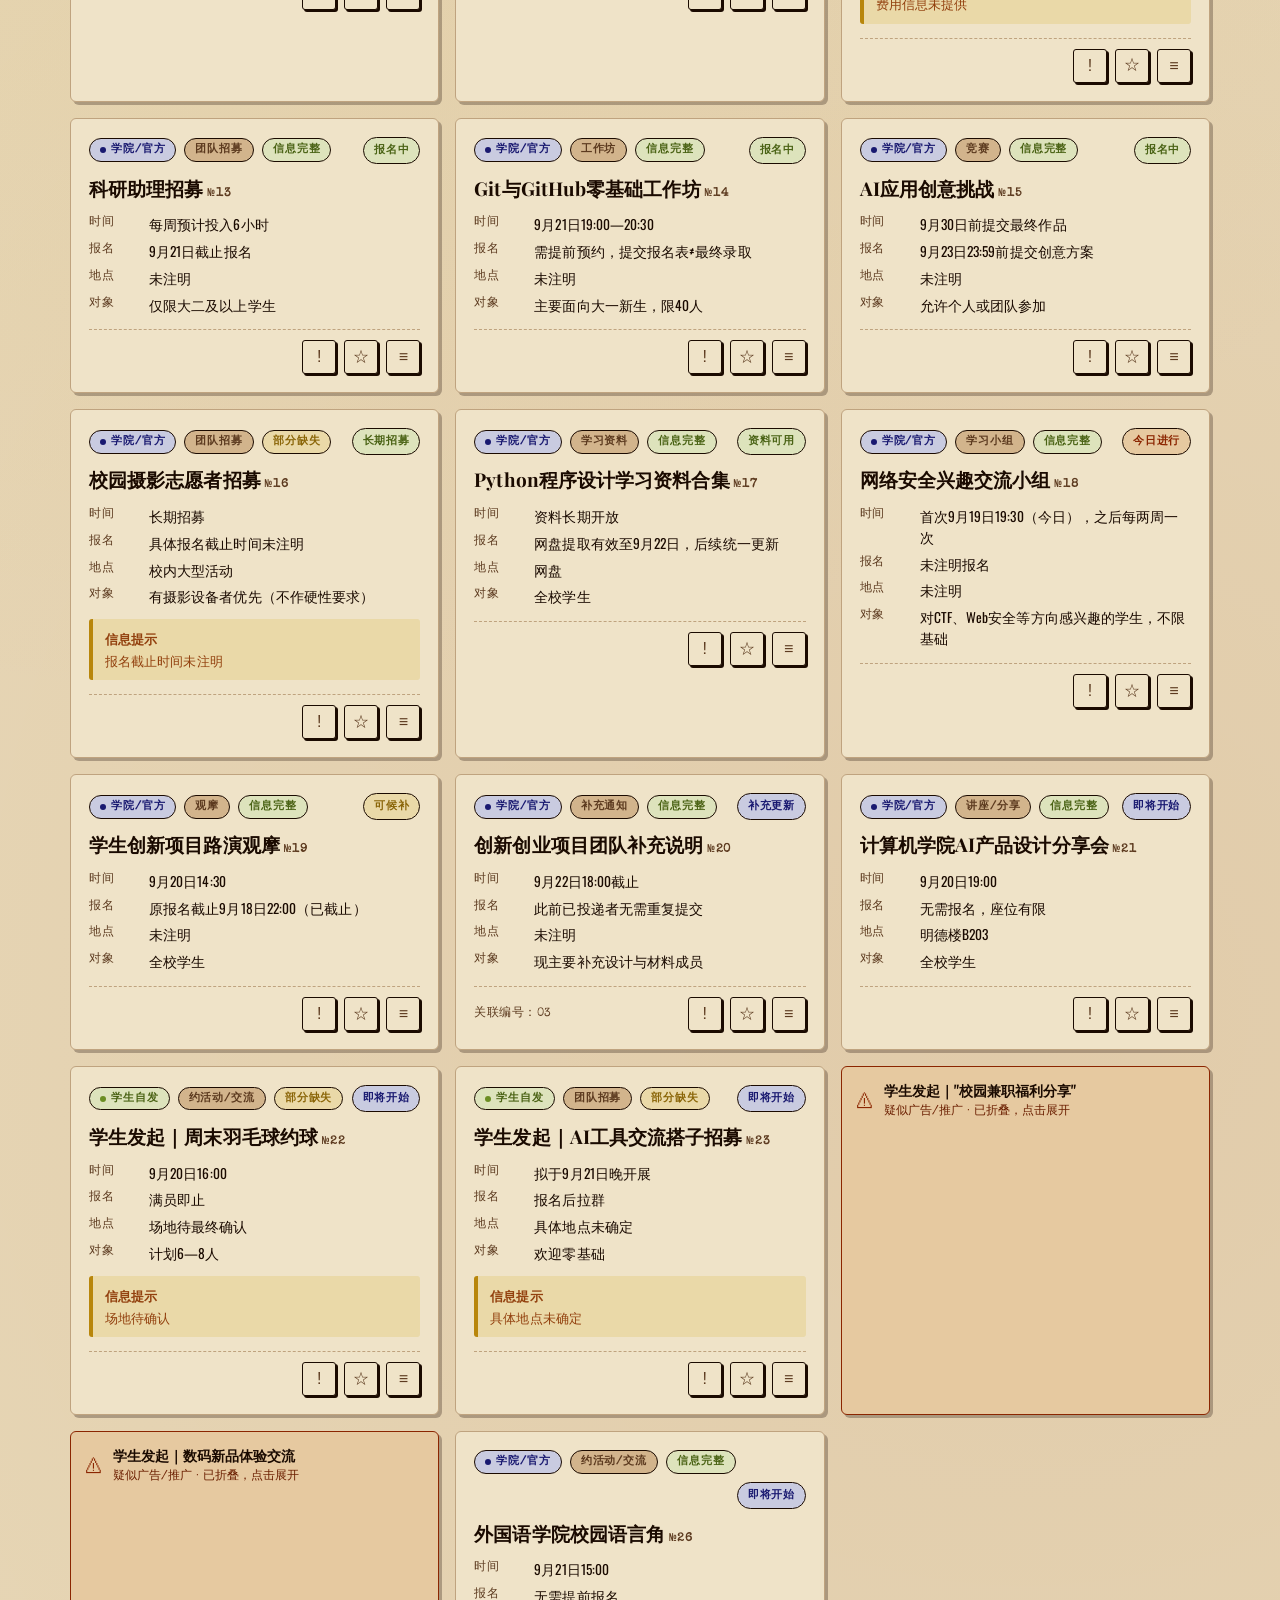
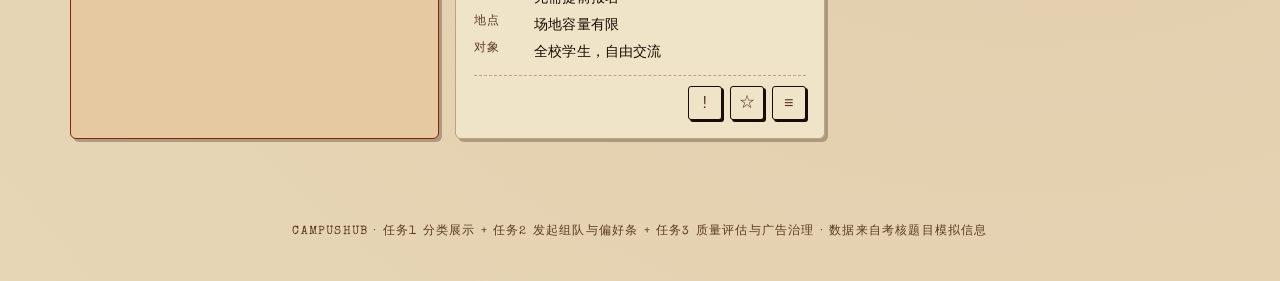
==== commit 2b428c21: "第三版，页面优化 campus-hub 配色统一为 showcase 复古电影色调：浅米/做旧米/深棕黑底色 + 铁锈红/橄榄绿/芥末金/藏蓝语义色（保留来源/质量区分度）+ SVG 颗粒噪点 ove" ====
--- a/campus-hub/index.html
+++ b/campus-hub/index.html
@@ -5,6 +5,9 @@
   <meta name="viewport" content="width=device-width, initial-scale=1.0" />
   <title>校园活动台 CampusHub · 活动信息分类与质量提示</title>
   <meta name="description" content="面向大学生的校园活动与机会信息分类平台，区分官方与学生自发来源，识别信息质量并对广告类内容给出风险提示。" />
+  <link rel="preconnect" href="https://fonts.googleapis.com">
+  <link rel="preconnect" href="https://fonts.gstatic.com" crossorigin>
+  <link href="https://fonts.googleapis.com/css2?family=Oswald:wght@400;500;600;700&family=Playfair+Display:ital,wght@0,400;0,700;0,900;1,700;1,900&family=Special+Elite&display=swap" rel="stylesheet">
   <link rel="stylesheet" href="css/style.css" />
 </head>
 <body>
--- a/campus-hub/css/style.css
+++ b/campus-hub/css/style.css
@@ -1,1124 +1,415 @@
-/* campus-hub 样式
-   设计目标：信息层级清楚、来源/类型/质量一眼可辨、卡片式简洁明朗。
-   配色：官方蓝、学生橙、风险红，配合中性灰底，避免花哨。
+/* campus-hub 样式（v3 复古电影质感）
+   与 showcase 统一：图3 复古印刷配色（铁锈红/芥末金/做旧米/深棕黑）
+   + SVG 颗粒噪点 + 径向暗角 + 套色偏移 + 硬阴影
+   字体：Oswald · Playfair Display · Special Elite
 */
 
 :root {
-  --bg: #f6f8fb;
-  --surface: #ffffff;
-  --border: #e5e9f0;
-  --text: #1f2937;
-  --text-soft: #6b7280;
-  --primary: #2563eb;
-  --primary-soft: #dbeafe;
-  --student: #f59e0b;
-  --student-soft: #fef3c7;
-  --risk: #dc2626;
-  --risk-soft: #fee2e2;
-  --ok: #16a34a;
-  --ok-soft: #dcfce7;
-  --warn: #d97706;
-  --warn-soft: #fef3c7;
-  --info: #0891b2;
-  --info-soft: #cffafe;
-  --shadow: 0 1px 3px rgba(15, 23, 42, 0.06), 0 1px 2px rgba(15, 23, 42, 0.04);
-  --shadow-lg: 0 10px 30px rgba(15, 23, 42, 0.08);
-  --radius: 14px;
-  --radius-sm: 8px;
-}
-
-* {
-  box-sizing: border-box;
-}
-
-html, body {
-  margin: 0;
-  padding: 0;
-}
+  /* 复古印刷底色 */
+  --bg: #E8D9B8;            /* 浅米底 */
+  --paper: #D2B48C;         /* 做旧米 */
+  --surface: #EFE3C8;       /* 卡片米 */
+  --surface-deep: #D9C7A3;
+  --border: #BFA37F;        /* 深米边框 */
+  --ink: #1A0A00;           /* 深棕黑 */
+  --text: #1A0A00;
+  --text-soft: #5C3A1F;     /* 中棕 */
+
+  /* 主色与语义（复古调，保留来源/质量区分度） */
+  --primary: #8B2500;       /* 铁锈红：主操作 / 风险 */
+  --primary-soft: #E6C9A0;
+  --student: #6B8E23;       /* 橄榄绿：学生来源 */
+  --student-soft: #DDE3BC;
+  --mine: #B8860B;          /* 芥末金：我发布的 */
+  --mine-soft: #EAD9A8;
+  --risk: #8B2500;          /* 铁锈红：风险 */
+  --risk-soft: #E6C9A0;
+  --ok: #6B8E23;            /* 橄榄绿：完整 */
+  --ok-soft: #DDE3BC;
+  --warn: #B8860B;          /* 芥末金：缺失 */
+  --warn-soft: #EAD9A8;
+  --info: #191970;          /* 藏蓝：官方/信息 */
+  --info-soft: #C9CBE0;
+  --gold: #B8860B;
+  --olive: #6B8E23;
+  --navy: #191970;
+  --orange: #CC5500;
+  --rust: #8B2500;        /* 铁锈红（与 showcase 统一） */
+
+  /* 复古硬阴影（无模糊偏移） */
+  --shadow: 3px 3px 0 rgba(26, 10, 0, 0.28);
+  --shadow-lg: 6px 6px 0 rgba(26, 10, 0, 0.32);
+  --shadow-soft: 2px 2px 0 rgba(26, 10, 0, 0.18);
+  --radius: 6px;
+  --radius-sm: 3px;
+
+  /* 字体族 */
+  --font-display: "Oswald", "Bebas Neue", Impact, sans-serif;
+  --font-serif: "Playfair Display", "Times New Roman", serif;
+  --font-type: "Special Elite", "Courier New", monospace;
+}
+
+* { box-sizing: border-box; }
+html, body { margin: 0; padding: 0; }
 
 body {
-  font-family: -apple-system, BlinkMacSystemFont, "Segoe UI", "PingFang SC",
-    "Microsoft YaHei", "Helvetica Neue", Arial, sans-serif;
-  background: var(--bg);
+  font-family: var(--font-display);
+  background:
+    radial-gradient(circle at 20% 20%, rgba(184,134,11,.10), transparent 55%),
+    radial-gradient(circle at 80% 75%, rgba(139,37,0,.08), transparent 60%),
+    var(--bg);
   color: var(--text);
-  line-height: 1.6;
+  line-height: 1.55;
   -webkit-font-smoothing: antialiased;
-}
-
-a {
-  color: var(--primary);
-  text-decoration: none;
-}
-
-/* 顶部栏 */
+  letter-spacing: .005em;
+}
+
+/* 全局颗粒噪点 + 暗角（功能页降低 opacity 不干扰阅读） */
+body::before {
+  content: ""; position: fixed; inset: 0; z-index: 9999; pointer-events: none;
+  opacity: .08; mix-blend-mode: multiply;
+  background-image: url("data:image/svg+xml;utf8,<svg xmlns='http://www.w3.org/2000/svg' width='160' height='160'><filter id='n'><feTurbulence type='fractalNoise' baseFrequency='0.9' numOctaves='2' stitchTiles='stitch'/><feColorMatrix values='0 0 0 0 0.1 0 0 0 0 0.04 0 0 0 0 0 0 0 0 0 1 0'/></filter><rect width='100%25' height='100%25' filter='url(%23n)'/></svg>");
+  background-size: 180px 180px;
+}
+body::after {
+  content: ""; position: fixed; inset: 0; z-index: 9998; pointer-events: none;
+  background: radial-gradient(ellipse 130% 110% at center, transparent 45%, rgba(26,10,0,.32) 100%);
+}
+
+a { color: var(--primary); text-decoration: none; }
+
+/* 套色偏移标题工具类 */
+.offset-text {
+  text-shadow: 2px 0 0 rgba(107,31,0,.4), -2px 0 0 rgba(25,25,112,.3);
+}
+
+/* 顶部栏：深棕黑 + 铁锈红渐变 */
 .app-header {
-  background: linear-gradient(135deg, #1e3a8a 0%, #2563eb 100%);
-  color: #fff;
-  padding: 28px 20px 22px;
-}
-
+  background: linear-gradient(135deg, #1A0A00 0%, #6B1F00 55%, #8B2500 100%);
+  color: #E8D9B8;
+  padding: 30px 20px 24px;
+  border-bottom: 3px solid var(--gold);
+  position: relative;
+}
+.app-header::after {
+  content: ""; position: absolute; left: 0; right: 0; bottom: -3px; height: 3px;
+  background: repeating-linear-gradient(90deg, var(--gold) 0 12px, var(--rust) 12px 24px, var(--olive) 24px 36px);
+}
 .app-header .wrap {
-  max-width: 1180px;
-  margin: 0 auto;
-  display: flex;
-  align-items: center;
-  justify-content: space-between;
-  gap: 16px;
-  flex-wrap: wrap;
-}
-
-.brand {
-  display: flex;
-  align-items: baseline;
-  gap: 12px;
-}
-
+  max-width: 1180px; margin: 0 auto;
+  display: flex; align-items: center; justify-content: space-between;
+  gap: 16px; flex-wrap: wrap;
+}
+.brand { display: flex; align-items: baseline; gap: 12px; }
 .brand h1 {
-  font-size: 24px;
-  margin: 0;
-  font-weight: 700;
-  letter-spacing: 0.5px;
-}
-
+  font-family: var(--font-serif); font-style: italic; font-weight: 900;
+  font-size: 30px; margin: 0; letter-spacing: -.01em; color: #E8D9B8;
+  text-shadow: 2px 0 0 rgba(184,134,11,.45), -2px 0 0 rgba(139,37,0,.4);
+}
 .brand .tag {
-  font-size: 13px;
-  opacity: 0.85;
-}
-
+  font-family: var(--font-type); font-size: 12px; letter-spacing: .16em;
+  text-transform: uppercase; opacity: .82; color: var(--gold);
+}
 .date-chip {
-  background: rgba(255, 255, 255, 0.15);
-  padding: 6px 12px;
-  border-radius: 999px;
-  font-size: 13px;
-  white-space: nowrap;
+  background: rgba(232,217,184,.12); border: 1px solid rgba(184,134,11,.5);
+  padding: 6px 14px; border-radius: 2px; font-family: var(--font-type);
+  font-size: 12px; letter-spacing: .1em; white-space: nowrap; color: #E8D9B8;
 }
 
 /* 容器 */
-.container {
-  max-width: 1180px;
-  margin: 0 auto;
-  padding: 0 20px 60px;
-}
+.container { max-width: 1180px; margin: 0 auto; padding: 0 20px 60px; }
 
 /* 统计条 */
-.stats {
-  display: flex;
-  gap: 12px;
-  flex-wrap: wrap;
-  margin: 20px 0;
-}
-
+.stats { display: flex; gap: 12px; flex-wrap: wrap; margin: 22px 0; }
 .stat {
-  background: var(--surface);
-  border: 1px solid var(--border);
-  border-radius: var(--radius-sm);
-  padding: 10px 16px;
-  display: flex;
-  align-items: center;
-  gap: 8px;
-  font-size: 14px;
-  box-shadow: var(--shadow);
-}
-
-.stat .num {
-  font-weight: 700;
-  font-size: 18px;
-}
-
-.stat .dot {
-  width: 8px;
-  height: 8px;
-  border-radius: 50%;
-}
+  background: var(--surface); border: 1px solid var(--border);
+  border-radius: var(--radius-sm); padding: 10px 16px;
+  display: flex; align-items: center; gap: 8px;
+  font-size: 14px; box-shadow: var(--shadow-soft);
+}
+.stat .num { font-family: var(--font-display); font-weight: 700; font-size: 20px; color: var(--primary); }
+.stat .dot { width: 9px; height: 9px; border-radius: 50%; border: 1px solid var(--ink); }
 
 /* 工具栏 */
 .toolbar {
-  background: var(--surface);
-  border: 1px solid var(--border);
-  border-radius: var(--radius);
-  padding: 16px;
-  margin-bottom: 18px;
-  box-shadow: var(--shadow);
-  display: flex;
-  flex-direction: column;
-  gap: 14px;
-}
-
-.toolbar-row {
-  display: flex;
-  gap: 10px;
-  flex-wrap: wrap;
-  align-items: center;
-}
+  background: var(--surface); border: 1px solid var(--border);
+  border-radius: var(--radius); padding: 16px; margin-bottom: 18px;
+  box-shadow: var(--shadow); display: flex; flex-direction: column; gap: 14px;
+}
+.toolbar-row { display: flex; gap: 10px; flex-wrap: wrap; align-items: center; }
 
 .tab-group {
-  display: inline-flex;
-  background: var(--bg);
-  border: 1px solid var(--border);
-  border-radius: 999px;
-  padding: 3px;
-  gap: 2px;
-}
-
+  display: inline-flex; background: var(--paper); border: 1px solid var(--border);
+  border-radius: 999px; padding: 3px; gap: 2px;
+}
 .tab {
-  border: none;
-  background: transparent;
-  padding: 7px 16px;
-  border-radius: 999px;
-  font-size: 14px;
-  color: var(--text-soft);
-  cursor: pointer;
-  transition: all 0.15s;
-  white-space: nowrap;
-}
-
-.tab:hover {
-  color: var(--text);
-}
-
+  border: none; background: transparent; padding: 7px 16px; border-radius: 999px;
+  font-family: var(--font-display); font-size: 14px; letter-spacing: .02em;
+  color: var(--text-soft); cursor: pointer; transition: all .15s; white-space: nowrap;
+}
+.tab:hover { color: var(--text); }
 .tab.active {
-  background: var(--surface);
-  color: var(--primary);
-  font-weight: 600;
-  box-shadow: var(--shadow);
-}
-
-.tab .count {
-  font-size: 12px;
-  opacity: 0.7;
-  margin-left: 2px;
-}
-
-.field {
-  display: inline-flex;
-  align-items: center;
-  gap: 6px;
-}
-
-.field label {
-  font-size: 13px;
-  color: var(--text-soft);
-  white-space: nowrap;
-}
-
-.select,
-.search {
-  background: var(--bg);
-  border: 1px solid var(--border);
-  border-radius: var(--radius-sm);
-  padding: 8px 12px;
-  font-size: 14px;
-  color: var(--text);
-  outline: none;
-  transition: border-color 0.15s;
-}
-
-.select:focus,
-.search:focus {
-  border-color: var(--primary);
-}
-
-.search {
-  flex: 1;
-  min-width: 200px;
-}
-
-.right-tools {
-  margin-left: auto;
-  display: flex;
-  gap: 8px;
-}
-
+  background: var(--primary); color: #E8D9B8; font-weight: 600;
+  box-shadow: 2px 2px 0 rgba(26,10,0,.3);
+}
+.tab .count { font-size: 12px; opacity: .75; margin-left: 2px; }
+
+.field { display: inline-flex; align-items: center; gap: 6px; }
+.field label { font-family: var(--font-type); font-size: 12px; color: var(--text-soft); white-space: nowrap; letter-spacing: .06em; text-transform: uppercase; }
+
+.select, .search {
+  background: var(--paper); border: 1px solid var(--border); border-radius: var(--radius-sm);
+  padding: 8px 12px; font-family: var(--font-display); font-size: 14px;
+  color: var(--text); outline: none; transition: border-color .15s;
+}
+.select:focus, .search:focus { border-color: var(--primary); box-shadow: 2px 2px 0 rgba(139,37,0,.25); }
+.search { flex: 1; min-width: 200px; }
+
+.right-tools { margin-left: auto; display: flex; gap: 8px; }
 .btn {
-  border: 1px solid var(--border);
-  background: var(--surface);
-  color: var(--text);
-  padding: 8px 14px;
-  border-radius: var(--radius-sm);
-  font-size: 14px;
-  cursor: pointer;
-  transition: all 0.15s;
-}
-
-.btn:hover {
-  border-color: var(--primary);
-  color: var(--primary);
-}
-
-.btn.primary {
-  background: var(--primary);
-  color: #fff;
-  border-color: var(--primary);
-}
-
-.btn.primary:hover {
-  background: #1d4ed8;
-}
+  border: 1px solid var(--ink); background: var(--surface); color: var(--text);
+  padding: 8px 14px; border-radius: var(--radius-sm); font-family: var(--font-display);
+  font-size: 14px; letter-spacing: .02em; cursor: pointer; transition: all .15s;
+  box-shadow: 2px 2px 0 var(--ink);
+}
+.btn:hover { border-color: var(--primary); color: var(--primary); box-shadow: 2px 2px 0 var(--primary); }
+.btn:active { transform: translate(2px,2px); box-shadow: 0 0 0 var(--ink); }
+.btn.primary { background: var(--primary); color: #E8D9B8; border-color: var(--primary); }
+.btn.primary:hover { background: #6B1F00; color: #E8D9B8; box-shadow: 2px 2px 0 var(--ink); }
 
 /* 卡片网格 */
-.grid {
-  display: grid;
-  grid-template-columns: repeat(auto-fill, minmax(330px, 1fr));
-  gap: 16px;
-}
+.grid { display: grid; grid-template-columns: repeat(auto-fill, minmax(330px, 1fr)); gap: 16px; }
 
 .card {
-  background: var(--surface);
-  border: 1px solid var(--border);
-  border-radius: var(--radius);
-  padding: 18px;
-  box-shadow: var(--shadow);
-  display: flex;
-  flex-direction: column;
-  gap: 12px;
-  transition: box-shadow 0.2s, transform 0.2s;
-  position: relative;
-  overflow: hidden;
-}
-
-.card:hover {
-  box-shadow: var(--shadow-lg);
-  transform: translateY(-2px);
-}
-
-.card.is-risk {
-  border-color: var(--risk);
-  background: linear-gradient(180deg, #fff5f5 0%, #ffffff 60px);
-}
-
-.card.is-risk::before {
-  content: "";
-  position: absolute;
-  left: 0;
-  top: 0;
-  bottom: 0;
-  width: 4px;
-  background: var(--risk);
-}
-
-.card-head {
-  display: flex;
-  align-items: center;
-  gap: 8px;
-  flex-wrap: wrap;
-}
+  background: var(--surface); border: 1px solid var(--border); border-radius: var(--radius);
+  padding: 18px; box-shadow: var(--shadow);
+  display: flex; flex-direction: column; gap: 12px;
+  transition: box-shadow .2s, transform .2s; position: relative; overflow: hidden;
+}
+.card:hover { box-shadow: var(--shadow-lg); transform: translate(-2px,-2px); }
+.card.is-risk { border-color: var(--risk); background: linear-gradient(180deg, #E6C9A0 0%, var(--surface) 70px); }
+.card.is-risk::before { content: ""; position: absolute; left: 0; top: 0; bottom: 0; width: 5px; background: var(--risk); }
+
+.card-head { display: flex; align-items: center; gap: 8px; flex-wrap: wrap; }
 
 .badge {
-  display: inline-flex;
-  align-items: center;
-  gap: 5px;
-  padding: 3px 10px;
-  border-radius: 999px;
-  font-size: 12px;
-  font-weight: 600;
-  line-height: 1.4;
-}
-
-.badge .dot {
-  width: 6px;
-  height: 6px;
-  border-radius: 50%;
-}
-
-.badge.official {
-  background: var(--primary-soft);
-  color: var(--primary);
-}
-.badge.official .dot {
-  background: var(--primary);
-}
-
-.badge.student {
-  background: var(--student-soft);
-  color: #b45309;
-}
-.badge.student .dot {
-  background: var(--student);
-}
-
-.badge.type {
-  background: #f1f5f9;
-  color: #475569;
-}
-
-.badge.quality-ok {
-  background: var(--ok-soft);
-  color: var(--ok);
-}
-.badge.quality-warn {
-  background: var(--warn-soft);
-  color: var(--warn);
-}
-.badge.quality-risk {
-  background: var(--risk-soft);
-  color: var(--risk);
-}
+  display: inline-flex; align-items: center; gap: 5px;
+  padding: 3px 10px; border-radius: 999px;
+  font-family: var(--font-type); font-size: 11px; font-weight: 600;
+  letter-spacing: .08em; text-transform: uppercase; line-height: 1.4;
+  border: 1px solid var(--ink);
+}
+.badge .dot { width: 6px; height: 6px; border-radius: 50%; }
+
+.badge.official { background: var(--info-soft); color: var(--info); }
+.badge.official .dot { background: var(--info); }
+.badge.student { background: var(--student-soft); color: #4a6315; }
+.badge.student .dot { background: var(--student); }
+.badge.type { background: var(--paper); color: var(--text-soft); }
+.badge.quality-ok { background: var(--ok-soft); color: #4a6315; }
+.badge.quality-warn { background: var(--warn-soft); color: #8a6508; }
+.badge.quality-risk { background: var(--risk-soft); color: var(--risk); }
 
 .status {
-  margin-left: auto;
-  font-size: 12px;
-  font-weight: 600;
-  padding: 4px 10px;
-  border-radius: 999px;
-}
-
-.status.hot {
-  background: #fee2e2;
-  color: #dc2626;
-}
-.status.live {
-  background: var(--info-soft);
-  color: var(--info);
-}
-.status.open {
-  background: var(--ok-soft);
-  color: var(--ok);
-}
-.status.warn {
-  background: var(--warn-soft);
-  color: var(--warn);
-}
-.status.muted {
-  background: #f1f5f9;
-  color: #64748b;
-}
-.status.info {
-  background: var(--info-soft);
-  color: var(--info);
-}
-.status.risk {
-  background: var(--risk-soft);
-  color: var(--risk);
-}
+  margin-left: auto; font-family: var(--font-type); font-size: 11px; font-weight: 600;
+  letter-spacing: .06em; text-transform: uppercase;
+  padding: 4px 10px; border-radius: 999px; border: 1px solid var(--ink);
+}
+.status.hot { background: var(--risk-soft); color: var(--risk); }
+.status.live { background: var(--info-soft); color: var(--info); }
+.status.open { background: var(--ok-soft); color: #4a6315; }
+.status.warn { background: var(--warn-soft); color: #8a6508; }
+.status.muted { background: var(--paper); color: var(--text-soft); }
+.status.info { background: var(--info-soft); color: var(--info); }
+.status.risk { background: var(--risk-soft); color: var(--risk); }
 
 .card-title {
-  font-size: 17px;
-  font-weight: 700;
-  margin: 0;
-  color: var(--text);
-  line-height: 1.4;
-}
-
-.card-id {
-  font-size: 12px;
-  color: var(--text-soft);
-  font-weight: 400;
-}
-
-.info-list {
-  display: flex;
-  flex-direction: column;
-  gap: 6px;
-  font-size: 13.5px;
-}
-
-.info-row {
-  display: flex;
-  gap: 8px;
-  align-items: flex-start;
-}
-
-.info-row .k {
-  color: var(--text-soft);
-  white-space: nowrap;
-  min-width: 52px;
-}
-
-.info-row .v {
-  color: var(--text);
-  flex: 1;
-}
+  font-family: var(--font-serif); font-size: 19px; font-weight: 700;
+  margin: 0; color: var(--text); line-height: 1.35;
+}
+.card-id { font-family: var(--font-type); font-size: 12px; color: var(--text-soft); letter-spacing: .08em; }
+
+.info-list { display: flex; flex-direction: column; gap: 6px; font-size: 13.5px; }
+.info-row { display: flex; gap: 8px; align-items: flex-start; }
+.info-row .k { font-family: var(--font-type); color: var(--text-soft); white-space: nowrap; min-width: 52px; font-size: 12px; letter-spacing: .06em; text-transform: uppercase; }
+.info-row .v { color: var(--text); flex: 1; }
 
 .warning-box {
-  background: var(--risk-soft);
-  border-left: 3px solid var(--risk);
-  padding: 10px 12px;
-  border-radius: 6px;
-  font-size: 13px;
-  color: #991b1b;
-  line-height: 1.5;
-}
-
-.warning-box strong {
-  display: block;
-  margin-bottom: 2px;
-}
-
-.card-foot {
-  display: flex;
-  justify-content: space-between;
-  align-items: center;
-  margin-top: 2px;
-  padding-top: 10px;
-  border-top: 1px dashed var(--border);
-}
-
-.link-hint {
-  font-size: 12px;
-  color: var(--text-soft);
-}
-
-.card-actions {
-  display: flex;
-  gap: 8px;
-}
+  background: var(--risk-soft); border-left: 4px solid var(--risk);
+  padding: 10px 12px; border-radius: 3px; font-size: 13px; color: #6B1F00; line-height: 1.5;
+}
+.warning-box strong { display: block; margin-bottom: 2px; }
+
+.card-foot { display: flex; justify-content: space-between; align-items: center; margin-top: 2px; padding-top: 10px; border-top: 1px dashed var(--border); }
+.link-hint { font-family: var(--font-type); font-size: 12px; color: var(--text-soft); letter-spacing: .04em; }
+.card-actions { display: flex; gap: 8px; }
 
 .icon-btn {
-  border: 1px solid var(--border);
-  background: var(--surface);
-  width: 34px;
-  height: 34px;
-  border-radius: 8px;
-  cursor: pointer;
-  display: inline-flex;
-  align-items: center;
-  justify-content: center;
-  font-size: 16px;
-  color: var(--text-soft);
-  transition: all 0.15s;
-}
-
-.icon-btn:hover {
-  border-color: var(--primary);
-  color: var(--primary);
-}
-
-.icon-btn.faved {
-  background: #fef3c7;
-  border-color: var(--warn);
-  color: var(--warn);
-}
+  border: 1px solid var(--ink); background: var(--surface); width: 34px; height: 34px;
+  border-radius: var(--radius-sm); cursor: pointer;
+  display: inline-flex; align-items: center; justify-content: center;
+  font-size: 16px; color: var(--text-soft); transition: all .15s;
+  box-shadow: 2px 2px 0 var(--ink);
+}
+.icon-btn:hover { border-color: var(--primary); color: var(--primary); box-shadow: 2px 2px 0 var(--primary); }
+.icon-btn:active { transform: translate(2px,2px); box-shadow: 0 0 0 var(--ink); }
+.icon-btn.faved { background: var(--warn-soft); border-color: var(--warn); color: var(--warn); }
 
 /* 空状态 */
-.empty {
-  grid-column: 1 / -1;
-  text-align: center;
-  padding: 60px 20px;
-  color: var(--text-soft);
-}
-
-.empty .big {
-  font-size: 40px;
-  margin-bottom: 8px;
-}
+.empty { grid-column: 1 / -1; text-align: center; padding: 60px 20px; color: var(--text-soft); }
+.empty .big { font-family: var(--font-serif); font-size: 44px; margin-bottom: 8px; color: var(--border); }
 
 /* 详情弹层 */
 .modal-mask {
-  position: fixed;
-  inset: 0;
-  background: rgba(15, 23, 42, 0.55);
-  display: none;
-  align-items: center;
-  justify-content: center;
-  z-index: 100;
-  padding: 20px;
-}
-
-.modal-mask.open {
-  display: flex;
-}
-
+  position: fixed; inset: 0; background: rgba(26,10,0,.62);
+  display: none; align-items: center; justify-content: center; z-index: 100; padding: 20px;
+}
+.modal-mask.open { display: flex; }
 .modal {
-  background: var(--surface);
-  border-radius: var(--radius);
-  max-width: 560px;
-  width: 100%;
-  max-height: 85vh;
-  overflow-y: auto;
-  padding: 24px;
-  box-shadow: var(--shadow-lg);
-}
-
-.modal h2 {
-  margin: 0 0 4px;
-  font-size: 20px;
-}
-
-.modal .modal-id {
-  color: var(--text-soft);
-  font-size: 13px;
-  margin-bottom: 14px;
-}
-
-.modal .modal-badges {
-  display: flex;
-  gap: 6px;
-  flex-wrap: wrap;
-  margin-bottom: 16px;
-}
-
-.modal .modal-body {
-  font-size: 14px;
-}
-
-.modal .raw {
-  margin-top: 14px;
-  padding: 12px;
-  background: var(--bg);
-  border-radius: 8px;
-  font-size: 13px;
-  color: var(--text-soft);
-  border: 1px solid var(--border);
-}
-
-.modal .raw .label {
-  display: block;
-  font-weight: 600;
-  color: var(--text);
-  margin-bottom: 4px;
-}
-
-.modal-close {
-  margin-top: 18px;
-  width: 100%;
-}
+  background: var(--surface); border: 2px solid var(--ink); border-radius: var(--radius);
+  max-width: 560px; width: 100%; max-height: 85vh; overflow-y: auto; padding: 24px;
+  box-shadow: 8px 8px 0 rgba(26,10,0,.4);
+}
+.modal h2 { margin: 0 0 4px; font-family: var(--font-serif); font-size: 22px; color: var(--text); }
+.modal .modal-id { color: var(--text-soft); font-family: var(--font-type); font-size: 12px; letter-spacing: .08em; margin-bottom: 14px; }
+.modal .modal-badges { display: flex; gap: 6px; flex-wrap: wrap; margin-bottom: 16px; }
+.modal .modal-body { font-size: 14px; }
+.modal .raw { margin-top: 14px; padding: 12px; background: var(--paper); border-radius: 6px; font-size: 13px; color: var(--text-soft); border: 1px solid var(--border); }
+.modal .raw .label { display: block; font-family: var(--font-type); font-weight: 600; color: var(--text); margin-bottom: 4px; font-size: 12px; letter-spacing: .06em; text-transform: uppercase; }
+.modal-close { margin-top: 18px; width: 100%; }
 
 /* 页脚 */
 .app-footer {
-  text-align: center;
-  color: var(--text-soft);
-  font-size: 13px;
-  padding: 24px 20px 40px;
+  text-align: center; color: var(--text-soft); font-family: var(--font-type);
+  font-size: 12px; letter-spacing: .1em; padding: 24px 20px 40px; text-transform: uppercase;
 }
 
 /* 响应式 */
 @media (max-width: 640px) {
-  .app-header {
-    padding: 20px 16px;
-  }
-  .container {
-    padding: 0 14px 40px;
-  }
-  .grid {
-    grid-template-columns: 1fr;
-  }
-  .right-tools {
-    margin-left: 0;
-  }
+  .app-header { padding: 20px 16px; }
+  .container { padding: 0 14px 40px; }
+  .grid { grid-template-columns: 1fr; }
+  .right-tools { margin-left: 0; }
 }
 
 /* ===== 我发布的（任务2） ===== */
-.badge.mine {
-  background: #ede9fe;
-  color: #6d28d9;
-}
-.badge.mine .dot {
-  background: #7c3aed;
-}
-.card.is-mine {
-  border-color: #c4b5fd;
-}
+.badge.mine { background: var(--mine-soft); color: #8a6508; }
+.badge.mine .dot { background: var(--mine); }
+.card.is-mine { border-color: var(--mine); }
 
 /* ===== 宽弹层（表单/匹配） ===== */
-.modal-wide {
-  max-width: 720px;
-}
+.modal-wide { max-width: 720px; }
 
 /* ===== 表单（任务2 发布） ===== */
-.form-hint {
-  font-size: 13px;
-  color: var(--text-soft);
-  margin: 6px 0 14px;
-  line-height: 1.5;
-}
-.form-grid {
-  display: grid;
-  grid-template-columns: 1fr 1fr;
-  gap: 12px;
-}
-.frow {
-  display: flex;
-  flex-direction: column;
-  gap: 5px;
-}
-.frow.full {
-  grid-column: 1 / -1;
-}
-.flabel {
-  font-size: 13px;
-  color: var(--text-soft);
-}
+.form-hint { font-size: 13px; color: var(--text-soft); margin: 6px 0 14px; line-height: 1.5; }
+.form-grid { display: grid; grid-template-columns: 1fr 1fr; gap: 12px; }
+.frow { display: flex; flex-direction: column; gap: 5px; }
+.frow.full { grid-column: 1 / -1; }
+.flabel { font-family: var(--font-type); font-size: 12px; color: var(--text-soft); letter-spacing: .06em; text-transform: uppercase; }
 .finput {
-  background: var(--bg);
-  border: 1px solid var(--border);
-  border-radius: var(--radius-sm);
-  padding: 9px 12px;
-  font-size: 14px;
-  color: var(--text);
-  outline: none;
-  transition: border-color 0.15s;
-  font-family: inherit;
-}
-.finput:focus {
-  border-color: var(--primary);
-}
-.tarea {
-  resize: vertical;
-  min-height: 64px;
-}
-.form-section {
-  margin-top: 18px;
-  padding-top: 16px;
-  border-top: 1px solid var(--border);
-}
-.fs-title {
-  font-weight: 700;
-  font-size: 15px;
-  margin-bottom: 4px;
-}
-.fs-title small {
-  font-weight: 400;
-  color: var(--text-soft);
-  font-size: 12px;
-}
-.fs-sub {
-  font-size: 13px;
-  color: var(--text-soft);
-  margin: 10px 0 6px;
-}
-.chip-row {
-  display: flex;
-  flex-wrap: wrap;
-  gap: 7px;
-}
+  background: var(--paper); border: 1px solid var(--border); border-radius: var(--radius-sm);
+  padding: 9px 12px; font-family: var(--font-display); font-size: 14px; color: var(--text);
+  outline: none; transition: border-color .15s;
+}
+.finput:focus { border-color: var(--primary); box-shadow: 2px 2px 0 rgba(139,37,0,.25); }
+.tarea { resize: vertical; min-height: 64px; }
+.form-section { margin-top: 18px; padding-top: 16px; border-top: 1px solid var(--border); }
+.fs-title { font-family: var(--font-serif); font-weight: 700; font-size: 16px; margin-bottom: 4px; color: var(--primary); }
+.fs-title small { font-family: var(--font-type); font-weight: 400; color: var(--text-soft); font-size: 12px; letter-spacing: .06em; }
+.fs-sub { font-family: var(--font-type); font-size: 12px; color: var(--text-soft); margin: 10px 0 6px; letter-spacing: .04em; }
+.chip-row { display: flex; flex-wrap: wrap; gap: 7px; }
 .chip {
-  border: 1px solid var(--border);
-  background: var(--bg);
-  color: var(--text-soft);
-  padding: 6px 12px;
-  border-radius: 999px;
-  font-size: 13px;
-  cursor: pointer;
-  transition: all 0.15s;
-}
-.chip:hover {
-  border-color: var(--primary);
-  color: var(--primary);
-}
-.chip.on {
-  background: var(--primary);
-  border-color: var(--primary);
-  color: #fff;
-}
-.form-actions {
-  display: flex;
-  justify-content: flex-end;
-  gap: 10px;
-  margin-top: 20px;
-}
-.form-msg {
-  margin-top: 10px;
-  font-size: 13px;
-  min-height: 18px;
-}
-.form-msg.ok {
-  color: var(--ok);
-}
-.form-msg.err {
-  color: var(--risk);
-}
-.btn.small {
-  padding: 6px 12px;
-  font-size: 13px;
-}
+  border: 1px solid var(--ink); background: var(--paper); color: var(--text-soft);
+  padding: 6px 12px; border-radius: 999px; font-family: var(--font-display);
+  font-size: 13px; cursor: pointer; transition: all .15s;
+}
+.chip:hover { border-color: var(--primary); color: var(--primary); }
+.chip.on { background: var(--primary); border-color: var(--primary); color: #E8D9B8; }
+.form-actions { display: flex; justify-content: flex-end; gap: 10px; margin-top: 20px; }
+.form-msg { margin-top: 10px; font-family: var(--font-type); font-size: 13px; min-height: 18px; }
+.form-msg.ok { color: var(--ok); }
+.form-msg.err { color: var(--risk); }
+.btn.small { padding: 6px 12px; font-size: 13px; }
 
 /* ===== 质量评估卡（任务3） ===== */
-.assess-card {
-  margin-top: 16px;
-  padding: 16px;
-  border-radius: var(--radius-sm);
-  border: 1px solid var(--border);
-  background: var(--bg);
-}
-.assess-card.good {
-  border-color: #86efac;
-  background: #f0fdf4;
-}
-.assess-card.warn {
-  border-color: #fcd34d;
-  background: #fffbeb;
-}
-.assess-card.risk {
-  border-color: #fca5a5;
-  background: #fef2f2;
-}
-.assess-top {
-  display: flex;
-  justify-content: space-between;
-  align-items: center;
-  gap: 12px;
-  margin-bottom: 12px;
-}
-.assess-title {
-  font-weight: 700;
-  font-size: 15px;
-  margin-bottom: 2px;
-}
-.assess-summary {
-  font-size: 13px;
-  color: var(--text-soft);
-  line-height: 1.5;
-}
-.assess-overall {
-  text-align: center;
-  flex-shrink: 0;
-}
-.assess-score {
-  font-size: 28px;
-  font-weight: 800;
-  line-height: 1;
-  color: var(--primary);
-}
-.assess-card.good .assess-score {
-  color: var(--ok);
-}
-.assess-card.warn .assess-score {
-  color: var(--warn);
-}
-.assess-card.risk .assess-score {
-  color: var(--risk);
-}
-.assess-max {
-  font-size: 12px;
-  color: var(--text-soft);
-}
-.dim-list {
-  display: flex;
-  flex-direction: column;
-  gap: 10px;
-}
-.dim-row {
-  background: var(--surface);
-  border: 1px solid var(--border);
-  border-radius: 8px;
-  padding: 9px 12px;
-}
-.dim-head {
-  display: flex;
-  justify-content: space-between;
-  align-items: center;
-  margin-bottom: 3px;
-}
-.dim-label {
-  font-weight: 600;
-  font-size: 13.5px;
-}
-.dim-score {
-  font-size: 13px;
-  font-weight: 700;
-}
-.dim-score.good {
-  color: var(--ok);
-}
-.dim-score.warn {
-  color: var(--warn);
-}
-.dim-score.risk {
-  color: var(--risk);
-}
-.dim-stars {
-  font-size: 12px;
-  letter-spacing: 1px;
-}
-.dim-note {
-  font-size: 12.5px;
-  color: var(--text-soft);
-  line-height: 1.5;
-}
-.dim-bar {
-  margin-top: 6px;
-  height: 5px;
-  background: var(--border);
-  border-radius: 999px;
-  overflow: hidden;
-}
-.dim-bar-fill {
-  display: block;
-  height: 100%;
-  border-radius: 999px;
-  transition: width 0.3s;
-}
-.dim-bar-fill.good {
-  background: var(--ok);
-}
-.dim-bar-fill.warn {
-  background: var(--warn);
-}
-.dim-bar-fill.risk {
-  background: var(--risk);
-}
-.assess-riskbox {
-  margin-top: 12px;
-  padding: 11px 13px;
-  background: var(--risk-soft);
-  border-left: 3px solid var(--risk);
-  border-radius: 6px;
-  font-size: 13px;
-  color: #991b1b;
-}
-.assess-riskbox strong {
-  display: block;
-  margin-bottom: 4px;
-}
-.assess-riskbox ul {
-  margin: 0;
-  padding-left: 18px;
-}
-.assess-riskbox li {
-  margin-bottom: 3px;
-  line-height: 1.5;
-}
+.assess-card { margin-top: 16px; padding: 16px; border-radius: var(--radius-sm); border: 1px solid var(--border); background: var(--paper); }
+.assess-card.good { border-color: var(--olive); background: var(--ok-soft); }
+.assess-card.warn { border-color: var(--gold); background: var(--warn-soft); }
+.assess-card.risk { border-color: var(--risk); background: var(--risk-soft); }
+.assess-top { display: flex; justify-content: space-between; align-items: center; gap: 12px; margin-bottom: 12px; }
+.assess-title { font-family: var(--font-serif); font-weight: 700; font-size: 16px; margin-bottom: 2px; color: var(--text); }
+.assess-summary { font-size: 13px; color: var(--text-soft); line-height: 1.5; }
+.assess-overall { text-align: center; flex-shrink: 0; }
+.assess-score { font-family: var(--font-display); font-size: 32px; font-weight: 800; line-height: 1; color: var(--primary); }
+.assess-card.good .assess-score { color: var(--ok); }
+.assess-card.warn .assess-score { color: var(--warn); }
+.assess-card.risk .assess-score { color: var(--risk); }
+.assess-max { font-family: var(--font-type); font-size: 11px; color: var(--text-soft); letter-spacing: .08em; }
+.dim-list { display: flex; flex-direction: column; gap: 10px; }
+.dim-row { background: var(--surface); border: 1px solid var(--border); border-radius: 6px; padding: 9px 12px; }
+.dim-head { display: flex; justify-content: space-between; align-items: center; margin-bottom: 3px; }
+.dim-label { font-family: var(--font-display); font-weight: 600; font-size: 13.5px; }
+.dim-score { font-family: var(--font-display); font-size: 13px; font-weight: 700; }
+.dim-score.good { color: var(--ok); }
+.dim-score.warn { color: var(--warn); }
+.dim-score.risk { color: var(--risk); }
+.dim-stars { font-size: 12px; letter-spacing: 1px; }
+.dim-note { font-size: 12.5px; color: var(--text-soft); line-height: 1.5; }
+.dim-bar { margin-top: 6px; height: 5px; background: var(--border); border-radius: 999px; overflow: hidden; }
+.dim-bar-fill { display: block; height: 100%; border-radius: 999px; transition: width .3s; }
+.dim-bar-fill.good { background: var(--ok); }
+.dim-bar-fill.warn { background: var(--warn); }
+.dim-bar-fill.risk { background: var(--risk); }
+.assess-riskbox { margin-top: 12px; padding: 11px 13px; background: var(--risk-soft); border-left: 4px solid var(--risk); border-radius: 3px; font-size: 13px; color: #6B1F00; }
+.assess-riskbox strong { display: block; margin-bottom: 4px; font-family: var(--font-display); }
+.assess-riskbox ul { margin: 0; padding-left: 18px; }
+.assess-riskbox li { margin-bottom: 3px; line-height: 1.5; }
 
 /* ===== 组队匹配结果（任务2） ===== */
-.match-results {
-  margin-top: 18px;
-}
-.match-count {
-  font-size: 13px;
-  color: var(--text-soft);
-  margin-bottom: 10px;
-}
-.match-item {
-  display: flex;
-  gap: 12px;
-  align-items: center;
-  padding: 12px;
-  border: 1px solid var(--border);
-  border-radius: var(--radius-sm);
-  margin-bottom: 10px;
-  background: var(--surface);
-}
-.match-item:hover {
-  border-color: var(--primary);
-}
-.match-rank {
-  font-weight: 800;
-  color: var(--primary);
-  font-size: 18px;
-  flex-shrink: 0;
-}
-.match-main {
-  flex: 1;
-  min-width: 0;
-}
-.match-title {
-  font-weight: 700;
-  font-size: 14.5px;
-}
-.match-id {
-  font-size: 12px;
-  color: var(--text-soft);
-  font-weight: 400;
-}
-.match-meta {
-  display: flex;
-  gap: 6px;
-  align-items: center;
-  flex-wrap: wrap;
-  margin: 5px 0;
-}
-.match-pct {
-  font-size: 12px;
-  font-weight: 700;
-  color: var(--ok);
-  background: var(--ok-soft);
-  padding: 2px 8px;
-  border-radius: 999px;
-}
-.match-reasons {
-  display: flex;
-  gap: 5px;
-  flex-wrap: wrap;
-  margin: 4px 0;
-}
-.reason-tag {
-  font-size: 11.5px;
-  background: var(--primary-soft);
-  color: var(--primary);
-  padding: 2px 8px;
-  border-radius: 999px;
-}
-.match-time {
-  font-size: 12px;
-  color: var(--text-soft);
-}
-.match-empty {
-  text-align: center;
-  padding: 30px 16px;
-  color: var(--text-soft);
-  font-size: 13px;
-}
+.match-results { margin-top: 18px; }
+.match-count { font-family: var(--font-type); font-size: 12px; color: var(--text-soft); margin-bottom: 10px; letter-spacing: .04em; }
+.match-item { display: flex; gap: 12px; align-items: center; padding: 12px; border: 1px solid var(--border); border-radius: var(--radius-sm); margin-bottom: 10px; background: var(--surface); box-shadow: var(--shadow-soft); }
+.match-item:hover { border-color: var(--primary); }
+.match-rank { font-family: var(--font-display); font-weight: 800; color: var(--primary); font-size: 20px; flex-shrink: 0; }
+.match-main { flex: 1; min-width: 0; }
+.match-title { font-family: var(--font-serif); font-weight: 700; font-size: 15px; }
+.match-id { font-family: var(--font-type); font-size: 12px; color: var(--text-soft); letter-spacing: .06em; }
+.match-meta { display: flex; gap: 6px; align-items: center; flex-wrap: wrap; margin: 5px 0; }
+.match-pct { font-family: var(--font-display); font-size: 12px; font-weight: 700; color: #4a6315; background: var(--ok-soft); padding: 2px 8px; border-radius: 999px; border: 1px solid var(--ink); }
+.match-reasons { display: flex; gap: 5px; flex-wrap: wrap; margin: 4px 0; }
+.reason-tag { font-family: var(--font-type); font-size: 11px; background: var(--info-soft); color: var(--info); padding: 2px 8px; border-radius: 999px; border: 1px solid var(--ink); }
+.match-time { font-family: var(--font-type); font-size: 12px; color: var(--text-soft); }
+.match-empty { text-align: center; padding: 30px 16px; color: var(--text-soft); font-size: 13px; }
 
 /* ===== 广告治理：风险折叠卡（任务3） ===== */
-.card.risk-collapse {
-  padding: 0;
-  border-color: #fca5a5;
-  background: #fef2f2;
-}
-.collapse-banner {
-  display: flex;
-  align-items: center;
-  gap: 10px;
-  width: 100%;
-  border: none;
-  background: transparent;
-  padding: 12px 14px;
-  cursor: pointer;
-  text-align: left;
-  font: inherit;
-  color: var(--text);
-}
-.collapse-banner:hover {
-  background: #fee2e2;
-}
-.cb-icon {
-  font-size: 18px;
-  color: var(--risk);
-  flex-shrink: 0;
-}
-.cb-text {
-  display: flex;
-  flex-direction: column;
-  gap: 2px;
-  min-width: 0;
-}
-.cb-text strong {
-  font-size: 14px;
-  white-space: nowrap;
-  overflow: hidden;
-  text-overflow: ellipsis;
-}
-.cb-sub {
-  font-size: 12px;
-  color: #991b1b;
-}
+.card.risk-collapse { padding: 0; border-color: var(--risk); background: var(--risk-soft); }
+.collapse-banner { display: flex; align-items: center; gap: 10px; width: 100%; border: none; background: transparent; padding: 12px 14px; cursor: pointer; text-align: left; font: inherit; color: var(--text); }
+.collapse-banner:hover { background: rgba(139,37,0,.12); }
+.cb-icon { font-size: 18px; color: var(--risk); flex-shrink: 0; }
+.cb-text { display: flex; flex-direction: column; gap: 2px; min-width: 0; }
+.cb-text strong { font-family: var(--font-display); font-size: 14px; white-space: nowrap; overflow: hidden; text-overflow: ellipsis; }
+.cb-sub { font-family: var(--font-type); font-size: 12px; color: #6B1F00; }
 
 /* ===== 组队事务：偏好条（任务2） ===== */
-.card.is-teaming {
-  border-color: #c4b5fd;
-}
-.prefs {
-  margin: 8px 0;
-  padding: 10px 12px;
-  background: #f5f3ff;
-  border-radius: 8px;
-  border: 1px solid #ddd6fe;
-}
-.prefs-bars {
-  display: flex;
-  flex-direction: column;
-  gap: 8px;
-  margin-bottom: 8px;
-}
-.pref-bar {
-  display: grid;
-  grid-template-columns: 70px 50px 1fr;
-  align-items: center;
-  gap: 8px;
-}
-.pref-bar .pk {
-  font-size: 12px;
-  color: var(--text-soft);
-}
-.pref-bar .pv {
-  font-size: 12.5px;
-  font-weight: 700;
-  color: #6d28d9;
-  text-align: right;
-}
-.pbar {
-  height: 6px;
-  background: #ede9fe;
-  border-radius: 999px;
-  overflow: hidden;
-}
-.pbar > span {
-  display: block;
-  height: 100%;
-  background: #7c3aed;
-  border-radius: 999px;
-}
-.pref-row {
-  display: flex;
-  align-items: center;
-  gap: 6px;
-  flex-wrap: wrap;
-  margin-top: 6px;
-}
-.pref-row .pk {
-  font-size: 12px;
-  color: var(--text-soft);
-  min-width: 56px;
-}
-.pref-tag {
-  font-size: 11.5px;
-  background: #fff;
-  border: 1px solid #ddd6fe;
-  color: #6d28d9;
-  padding: 2px 8px;
-  border-radius: 999px;
-}
-.btn.small.applied {
-  background: var(--border);
-  color: var(--text-soft);
-  cursor: default;
-}
+.card.is-teaming { border-color: var(--mine); }
+.prefs { margin: 8px 0; padding: 10px 12px; background: var(--mine-soft); border-radius: 6px; border: 1px solid var(--mine); }
+.prefs-bars { display: flex; flex-direction: column; gap: 8px; margin-bottom: 8px; }
+.pref-bar { display: grid; grid-template-columns: 70px 50px 1fr; align-items: center; gap: 8px; }
+.pref-bar .pk { font-family: var(--font-type); font-size: 12px; color: var(--text-soft); letter-spacing: .04em; }
+.pref-bar .pv { font-family: var(--font-display); font-size: 13px; font-weight: 700; color: var(--mine); text-align: right; }
+.pbar { height: 6px; background: var(--paper); border-radius: 999px; overflow: hidden; border: 1px solid var(--border); }
+.pbar > span { display: block; height: 100%; background: var(--mine); border-radius: 999px; }
+.pref-row { display: flex; align-items: center; gap: 6px; flex-wrap: wrap; margin-top: 6px; }
+.pref-row .pk { font-family: var(--font-type); font-size: 12px; color: var(--text-soft); min-width: 56px; }
+.pref-tag { font-family: var(--font-type); font-size: 11px; background: var(--surface); border: 1px solid var(--mine); color: var(--mine); padding: 2px 8px; border-radius: 999px; }
+.btn.small.applied { background: var(--paper); color: var(--text-soft); cursor: default; box-shadow: none; }
 
 /* ===== 滑块偏好条（发起组队表单） ===== */
-.range-row {
-  display: grid;
-  grid-template-columns: 1fr 1fr;
-  gap: 16px;
-  margin: 10px 0 4px;
-}
-.range-item {
-  background: var(--surface);
-  border: 1px solid var(--border);
-  border-radius: 8px;
-  padding: 10px 12px;
-}
-.range-head {
-  display: flex;
-  align-items: baseline;
-  gap: 6px;
-  margin-bottom: 8px;
-  font-size: 13px;
-  color: var(--text-soft);
-}
-.range-val {
-  font-size: 20px;
-  font-weight: 800;
-  color: var(--primary);
-}
-.range-unit {
-  font-size: 12px;
-  color: var(--text-soft);
-}
-.slider {
-  width: 100%;
-  -webkit-appearance: none;
-  appearance: none;
-  height: 6px;
-  background: var(--border);
-  border-radius: 999px;
-  outline: none;
-}
-.slider::-webkit-slider-thumb {
-  -webkit-appearance: none;
-  appearance: none;
-  width: 18px;
-  height: 18px;
-  border-radius: 50%;
-  background: var(--primary);
-  cursor: pointer;
-  border: 2px solid #fff;
-  box-shadow: 0 1px 3px rgba(0, 0, 0, 0.2);
-}
-.slider::-moz-range-thumb {
-  width: 18px;
-  height: 18px;
-  border-radius: 50%;
-  background: var(--primary);
-  cursor: pointer;
-  border: 2px solid #fff;
-}
+.range-row { display: grid; grid-template-columns: 1fr 1fr; gap: 16px; margin: 10px 0 4px; }
+.range-item { background: var(--surface); border: 1px solid var(--border); border-radius: 6px; padding: 10px 12px; }
+.range-head { display: flex; align-items: baseline; gap: 6px; margin-bottom: 8px; font-family: var(--font-type); font-size: 12px; color: var(--text-soft); letter-spacing: .06em; text-transform: uppercase; }
+.range-val { font-family: var(--font-display); font-size: 22px; font-weight: 800; color: var(--primary); }
+.range-unit { font-family: var(--font-type); font-size: 12px; color: var(--text-soft); }
+.slider { width: 100%; -webkit-appearance: none; appearance: none; height: 6px; background: var(--border); border-radius: 999px; outline: none; }
+.slider::-webkit-slider-thumb { -webkit-appearance: none; appearance: none; width: 18px; height: 18px; border-radius: 50%; background: var(--primary); cursor: pointer; border: 2px solid var(--surface); box-shadow: 0 0 0 1px var(--ink); }
+.slider::-moz-range-thumb { width: 18px; height: 18px; border-radius: 50%; background: var(--primary); cursor: pointer; border: 2px solid var(--surface); }
